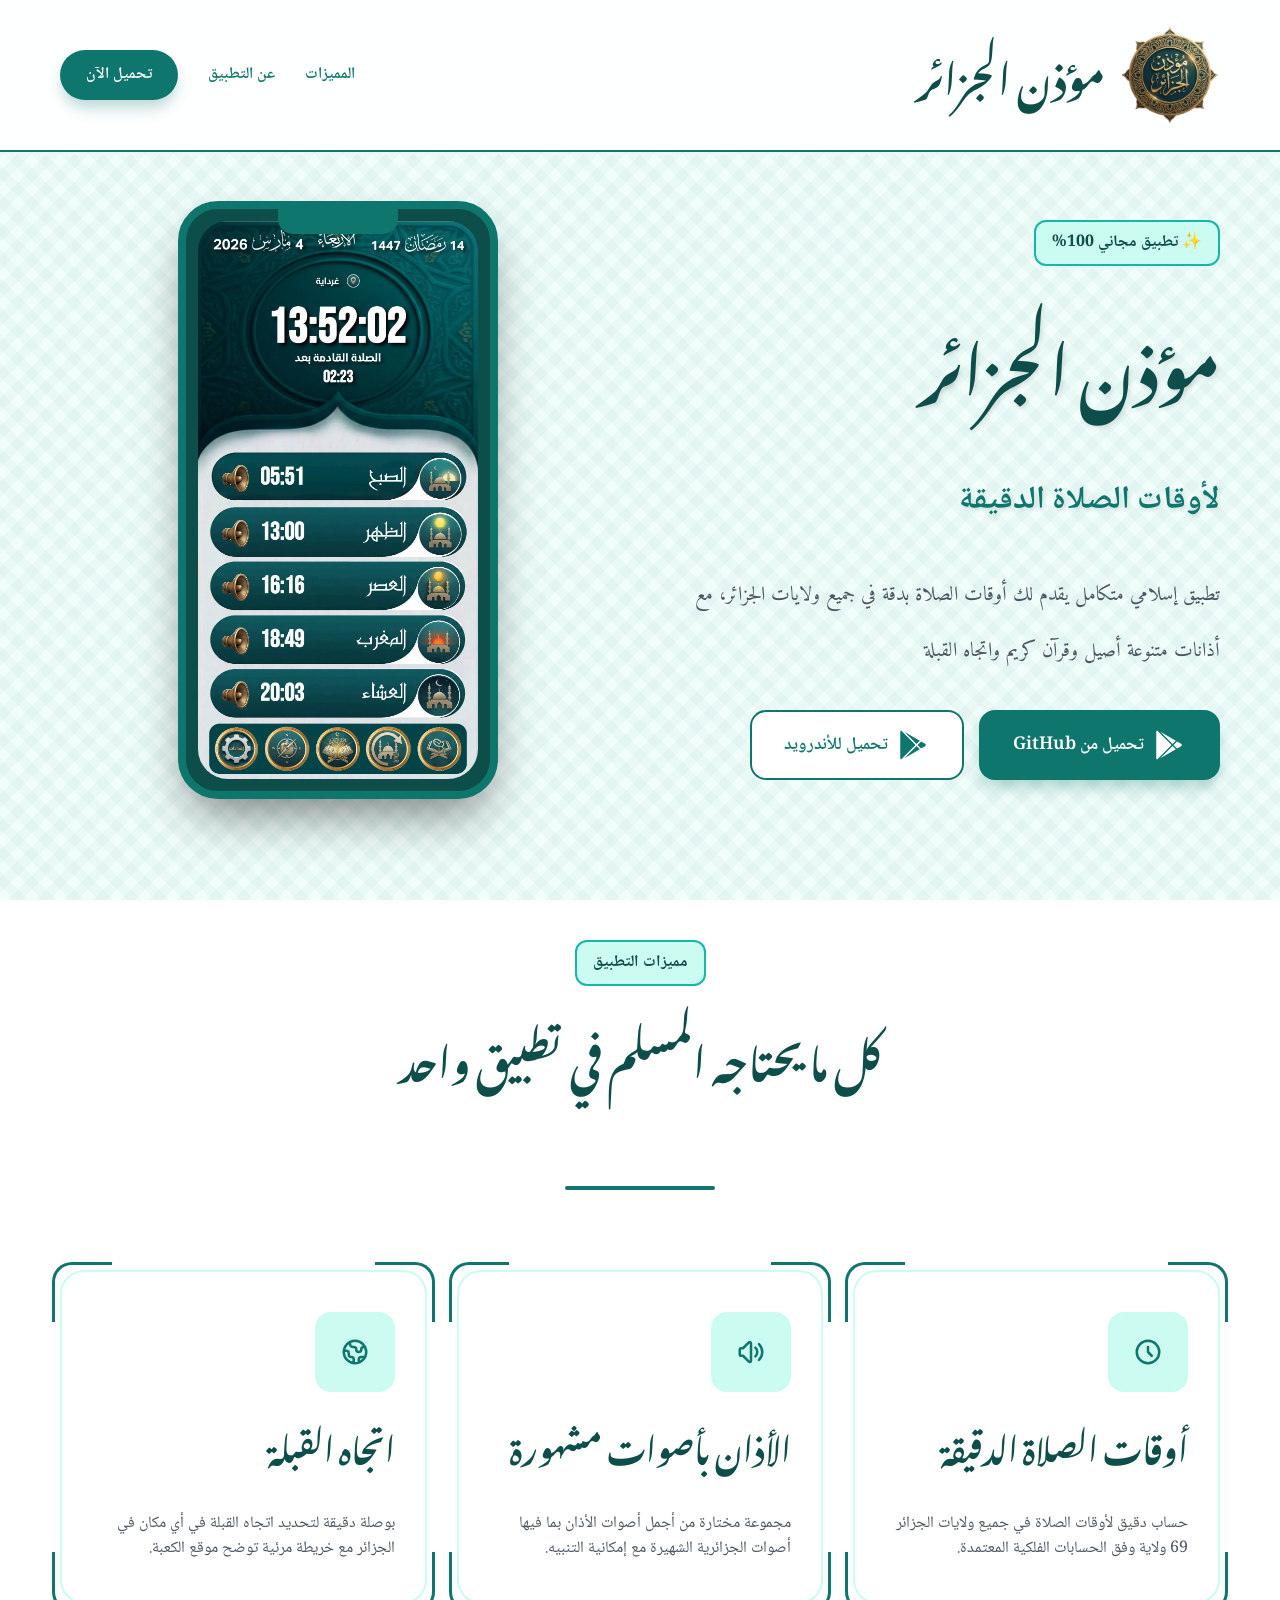
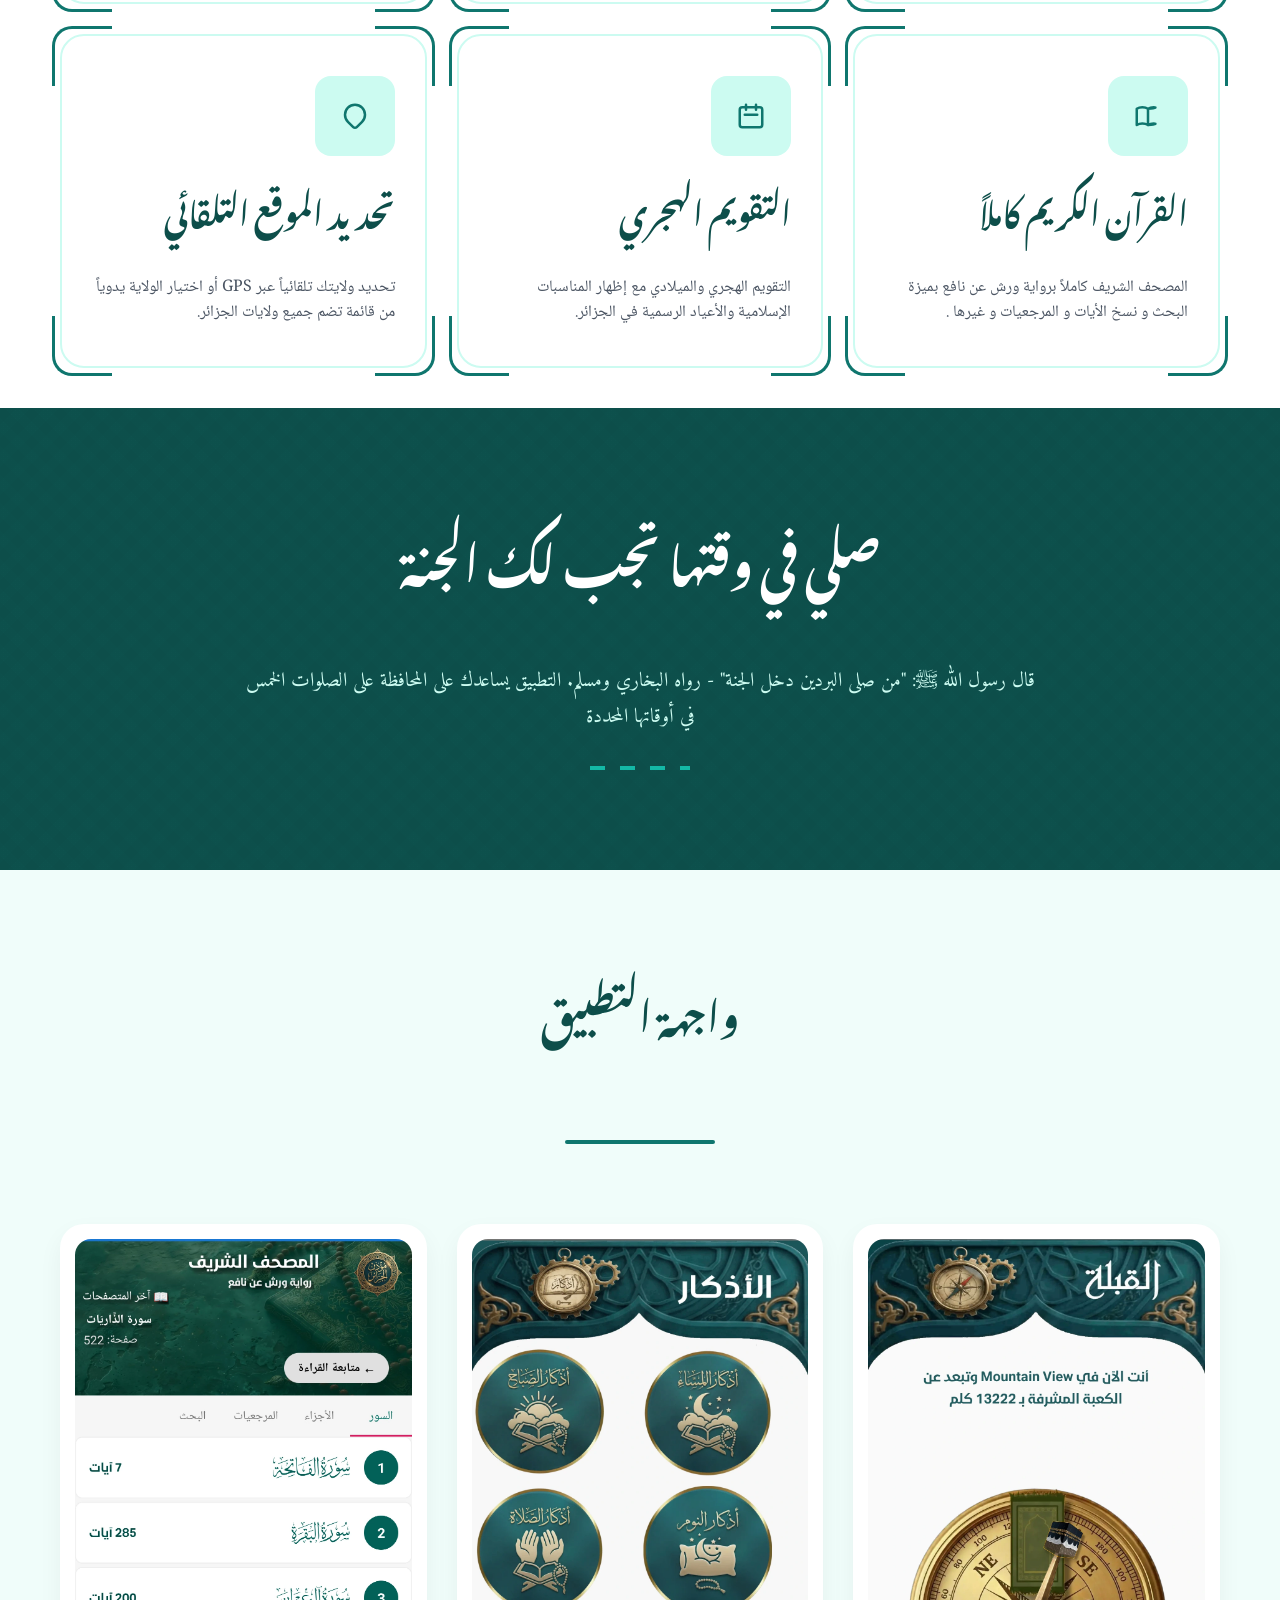
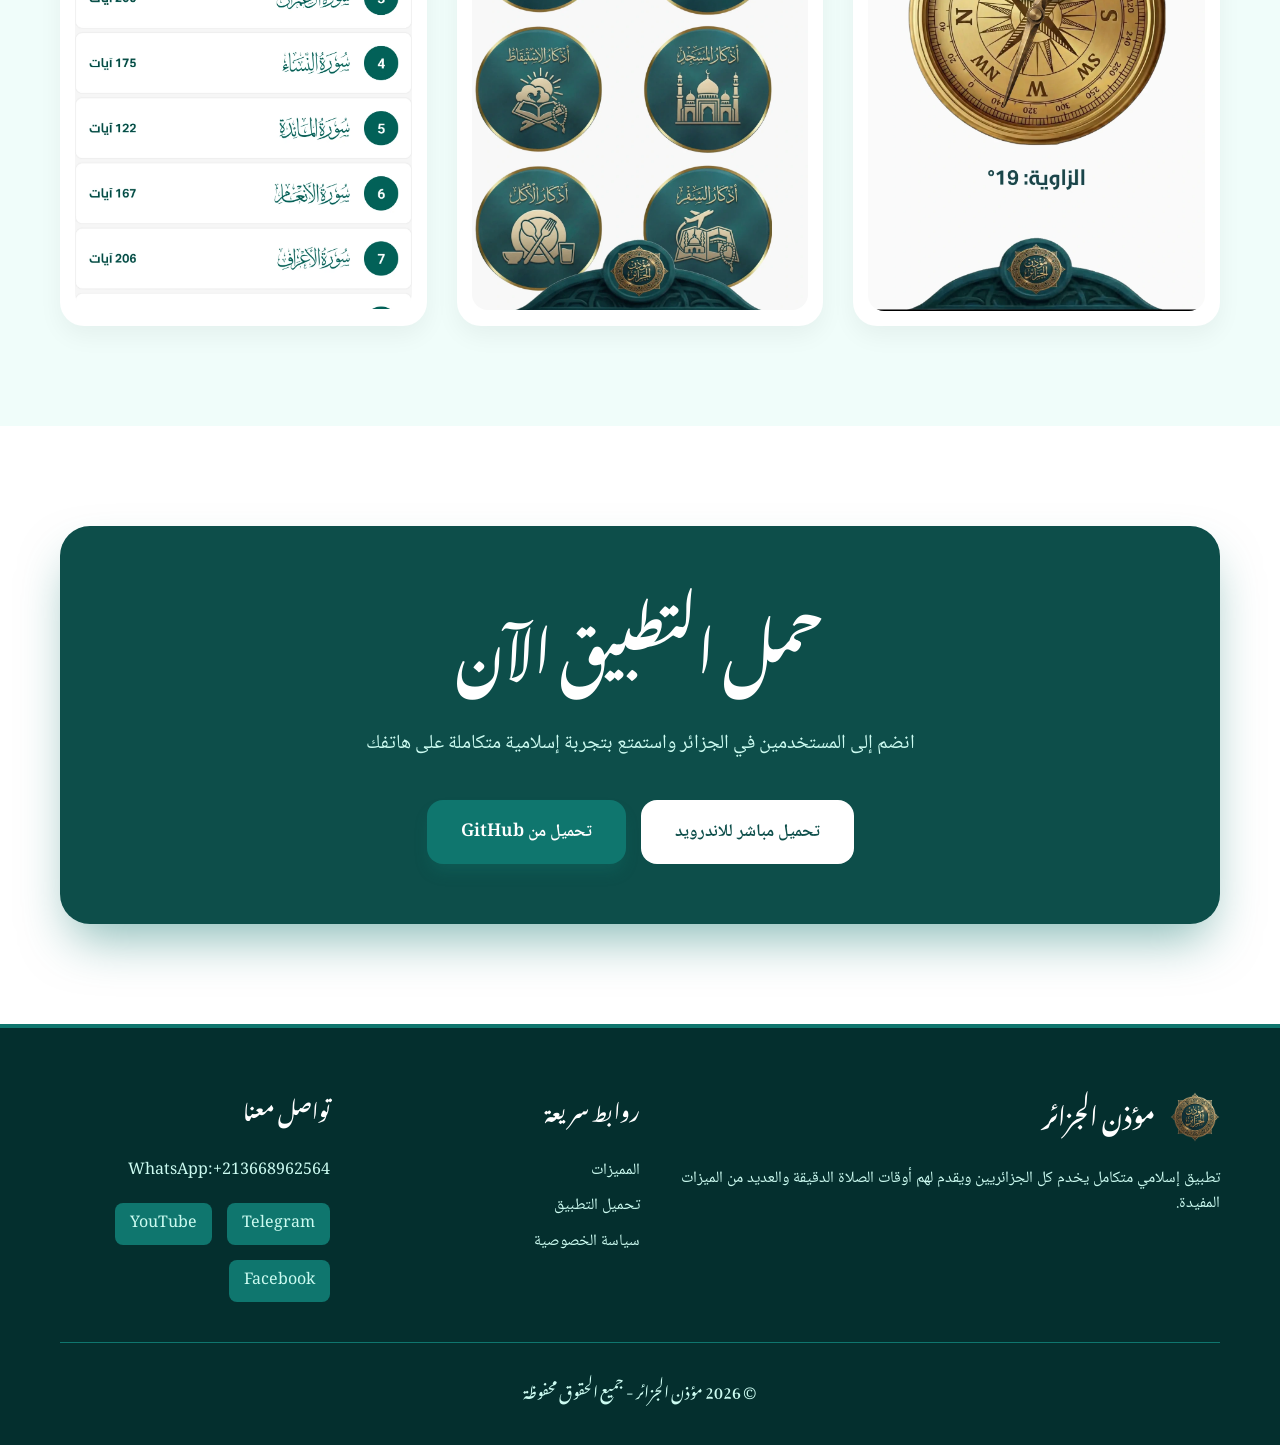
==== index.html @ 0c233741 "Add files via upload" ====
<!DOCTYPE html>
<html lang="ar" dir="rtl">
<head>
    <meta charset="UTF-8">
    <meta name="viewport" content="width=device-width, initial-scale=1.0">
    <title>مؤذن الجزائر - تطبيق أوقات الصلاة</title>
    <link rel="stylesheet" href="style.css">
</head>
<body>

    <nav class="navbar">
        <div class="container nav-container">
            <div class="logo-area">
                <img src="logo.png" alt="مؤذن الجزائر" class="logo-img">
                <span class="logo-text font-diwani">مؤذن الجزائر</span>
            </div>
            <ul class="nav-links">
                <li><a href="#features">المميزات</a></li>
                <li><a href="#about">عن التطبيق</a></li>
                <li><a href="#download" class="btn btn-primary">تحميل الآن</a></li>
            </ul>
        </div>
    </nav>

    <section class="hero-section geometric-pattern">
        <div class="container hero-container">
            
            <div class="hero-content">
                <div class="badge">✨ تطبيق مجاني 100%</div>
                
                <h1 class="hero-title font-diwani text-shadow">
                    مؤذن الجزائر
                    <span class="hero-subtitle font-naskh">لأوقات الصلاة الدقيقة</span>
                </h1>
                
                <p class="hero-description font-amiri">
                    تطبيق إسلامي متكامل يقدم لك أوقات الصلاة بدقة في جميع ولايات الجزائر، مع أذانات متنوعة أصيل وقرآن كريم واتجاه القبلة
                </p>
                
                <div class="hero-buttons">
                    <a href="https://github.com/AthaneAlgerie/athene/releases/download/v1.1/moathin.algerie.apk" class="btn btn-primary btn-large">
                        <svg viewBox="0 0 24 24"><path d="M3.609 1.814L13.792 12 3.61 22.186a.996.996 0 0 1-.61-.92V2.734a1 1 0 0 1 .609-.92zm10.89 10.893l2.302 2.302-10.937 6.333 8.635-8.635zm3.199-3.198l2.807 1.626a1 1 0 0 1 0 1.73l-2.808 1.626L15.206 12l2.492-2.491zM5.864 2.658L16.8 8.99l-2.302 2.302-8.634-8.634z"/></svg>
                        تحميل من GitHub
                    </a>
                    <a href="https://github.com/AthaneAlgerie/athene/releases/download/v1.1/moathin.algerie.apk" class="btn btn-outline btn-large">
                        <svg viewBox="0 0 24 24"><path d="M3.609 1.814L13.792 12 3.61 22.186a.996.996 0 0 1-.61-.92V2.734a1 1 0 0 1 .609-.92zm10.89 10.893l2.302 2.302-10.937 6.333 8.635-8.635zm3.199-3.198l2.807 1.626a1 1 0 0 1 0 1.73l-2.808 1.626L15.206 12l2.492-2.491zM5.864 2.658L16.8 8.99l-2.302 2.302-8.634-8.634z"/></svg>
                        تحميل للأندرويد
                    </a>
                </div>
            </div>

            <div class="hero-image-area animate-float">
                <div class="phone-frame">
                    <div class="notch"></div>
                    <img src="main.webp" alt="واجهة التطبيق" class="phone-screen">
                </div>
            </div>

        </div>
        <div class="wave-bottom">
            <svg viewBox="0 0 1440 120" preserveAspectRatio="none"><path d="M0 120L60 110C120 100 240 80 360 70C480 60 600 60 720 65C840 70 960 80 1080 85C1200 90 1320 90 1380 90L1440 90V120H1380C1320 120 1200 120 1080 120C960 120 840 120 720 120C600 120 480 120 360 120C240 120 120 120 60 120H0Z" fill="white"/></svg>
        </div>
    </section>

    <section id="features" class="features-section">
        <div class="container">
            <div class="section-header">
                <span class="badge">مميزات التطبيق</span>
                <h2 class="font-diwani section-title">كل ما يحتاجه المسلم في تطبيق واحد</h2>
                <div class="divider"></div>
            </div>

            <div class="features-grid">
                <div class="feature-card">
                    <div class="arabesque-corner top-right"></div>
                    <div class="arabesque-corner top-left"></div>
                    <div class="arabesque-corner bottom-right"></div>
                    <div class="arabesque-corner bottom-left"></div>
                    <div class="feature-icon">
                        <svg fill="none" stroke="currentColor" viewBox="0 0 24 24"><path stroke-linecap="round" stroke-linejoin="round" stroke-width="2" d="M12 8v4l3 3m6-3a9 9 0 11-18 0 9 9 0 0118 0z"></path></svg>
                    </div>
                    <h3 class="font-diwani">أوقات الصلاة الدقيقة</h3>
                    <p>حساب دقيق لأوقات الصلاة في جميع ولايات الجزائر 69 ولاية وفق الحسابات الفلكية المعتمدة.</p>
                </div>
                <div class="feature-card">
                    <div class="arabesque-corner top-right"></div><div class="arabesque-corner top-left"></div><div class="arabesque-corner bottom-right"></div><div class="arabesque-corner bottom-left"></div>
                    <div class="feature-icon">
                        <svg fill="none" stroke="currentColor" viewBox="0 0 24 24"><path stroke-linecap="round" stroke-linejoin="round" stroke-width="2" d="M15.536 8.464a5 5 0 010 7.072m2.828-9.9a9 9 0 010 12.728M5.586 15H4a1 1 0 01-1-1v-4a1 1 0 011-1h1.586l4.707-4.707C10.923 3.663 12 4.109 12 5v14c0 .891-1.077 1.337-1.707.707L5.586 15z"></path></svg>
                    </div>
                    <h3 class="font-diwani">الأذان بأصوات مشهورة</h3>
                    <p>مجموعة مختارة من أجمل أصوات الأذان بما فيها أصوات الجزائرية الشهيرة مع إمكانية التنبيه.</p>
                </div>
                <div class="feature-card">
                    <div class="arabesque-corner top-right"></div><div class="arabesque-corner top-left"></div><div class="arabesque-corner bottom-right"></div><div class="arabesque-corner bottom-left"></div>
                    <div class="feature-icon">
                        <svg fill="none" stroke="currentColor" viewBox="0 0 24 24"><path stroke-linecap="round" stroke-linejoin="round" stroke-width="2" d="M3.055 11H5a2 2 0 012 2v1a2 2 0 002 2 2 2 0 012 2v2.945M8 3.935V5.5A2.5 2.5 0 0010.5 8h.5a2 2 0 012 2 2 2 0 104 0 2 2 0 012-2h1.064M15 20.488V18a2 2 0 012-2h3.064M21 12a9 9 0 11-18 0 9 9 0 0118 0z"></path></svg>
                    </div>
                    <h3 class="font-diwani">اتجاه القبلة</h3>
                    <p>بوصلة دقيقة لتحديد اتجاه القبلة في أي مكان في الجزائر مع خريطة مرئية توضح موقع الكعبة.</p>
                </div>
                <div class="feature-card">
                    <div class="arabesque-corner top-right"></div><div class="arabesque-corner top-left"></div><div class="arabesque-corner bottom-right"></div><div class="arabesque-corner bottom-left"></div>
                    <div class="feature-icon">
                        <svg fill="none" stroke="currentColor" viewBox="0 0 24 24"><path stroke-linecap="round" stroke-linejoin="round" stroke-width="2" d="M12 6.253v13m0-13C10.832 5.477 9.246 5 7.5 5S4.168 5.477 3 6.253v13C4.168 18.477 5.754 18 7.5 18s3.332.477 4.5 1.253m0-13C13.168 5.477 14.754 5 16.5 5c1.747 0 3.332.477-4.5 1.253v13C19.832 18.477 18.247 18 16.5 18c-1.746 0-3.332.477-4.5 1.253"></path></svg>
                    </div>
                    <h3 class="font-diwani">القرآن الكريم كاملاً</h3>
                    <p>المصحف الشريف كاملاً برواية ورش عن نافع بميزة البحث و نسخ الأيات و المرجعيات و غيرها .</p>
                </div>
                <div class="feature-card">
                    <div class="arabesque-corner top-right"></div><div class="arabesque-corner top-left"></div><div class="arabesque-corner bottom-right"></div><div class="arabesque-corner bottom-left"></div>
                    <div class="feature-icon">
                        <svg fill="none" stroke="currentColor" viewBox="0 0 24 24"><path stroke-linecap="round" stroke-linejoin="round" stroke-width="2" d="M8 7V3m8 4V3m-9 8h10M5 21h14a2 2 0 002-2V7a2 2 0 00-2-2H5a2 2 0 00-2 2v12a2 2 0 002 2z"></path></svg>
                    </div>
                    <h3 class="font-diwani">التقويم الهجري</h3>
                    <p>التقويم الهجري والميلادي مع إظهار المناسبات الإسلامية والأعياد الرسمية في الجزائر.</p>
                </div>
                <div class="feature-card">
                    <div class="arabesque-corner top-right"></div><div class="arabesque-corner top-left"></div><div class="arabesque-corner bottom-right"></div><div class="arabesque-corner bottom-left"></div>
                    <div class="feature-icon">
                        <svg fill="none" stroke="currentColor" viewBox="0 0 24 24"><path stroke-linecap="round" stroke-linejoin="round" stroke-width="2" d="M17.657 16.657L13.414 20.9a1.998 1.998 0 01-2.827 0l-4.244-4.243a8 8 0 1111.314 0z"></path></svg>
                    </div>
                    <h3 class="font-diwani">تحديد الموقع التلقائي</h3>
                    <p>تحديد ولايتك تلقائياً عبر GPS أو اختيار الولاية يدوياً من قائمة تضم جميع ولايات الجزائر.</p>
                </div>
            </div>
        </div>
    </section>

    <section class="banner-section geometric-pattern">
        <div class="container text-center">
            <h2 class="font-diwani text-white banner-title">صلي في وقتها تجب لك الجنة</h2>
            <p class="font-amiri banner-desc">
                قال رسول الله ﷺ: "من صلى البردين دخل الجنة" - رواه البخاري ومسلم. التطبيق يساعدك على المحافظة على الصلوات الخمس في أوقاتها المحددة
            </p>
            <div class="divider-dots"></div>
        </div>
    </section>

    <section class="screenshots-section">
        <div class="container">
            <div class="section-header">
                <h2 class="font-diwani section-title">واجهة التطبيق</h2>
                <div class="divider"></div>
            </div>
            <div class="screenshots-grid">
                <div class="screenshot-card hover-lift"><img src="qibla.webp" alt="واجهة القبلة"></div>
                <div class="screenshot-card hover-lift"><img src="athkar.webp" alt="واجهة الأذكار"></div>
                <div class="screenshot-card hover-lift"><img src="quran.webp" alt="واجهة القرآن"></div>
            </div>
        </div>
    </section>

    <section id="download" class="download-section">
        <div class="container">
            <div class="download-box">
                <h2 class="font-diwani text-white text-center">حمل التطبيق الآن</h2>
                <p class="text-center text-light mb-8">انضم إلى المستخدمين في الجزائر واستمتع بتجربة إسلامية متكاملة على هاتفك</p>
                
                <div class="hero-buttons center">
                    <a href="https://github.com/AthaneAlgerie/athene/releases/download/v1.1/moathin.algerie.apk" class="btn btn-white btn-large">تحميل مباشر للاندرويد</a>
                    <a href="https://github.com/AthaneAlgerie/athene/releases/download/v1.1/moathin.algerie.apk" class="btn btn-primary btn-large">تحميل من GitHub</a>
                </div>
            </div>
        </div>
    </section>

    <footer class="footer">
        <div class="container">
            <div class="footer-grid">
                <div class="footer-about">
                    <div class="footer-logo">
                        <img src="logo.png" alt="شعار">
                        <h3 class="font-diwani text-white">مؤذن الجزائر</h3>
                    </div>
                    <p>تطبيق إسلامي متكامل يخدم كل الجزائريين ويقدم لهم أوقات الصلاة الدقيقة والعديد من الميزات المفيدة.</p>
                </div>
                
                <div class="footer-links">
                    <h4 class="font-diwani text-white">روابط سريعة</h4>
                    <ul>
                        <li><a href="#features">المميزات</a></li>
                        <li><a href="#download">تحميل التطبيق</a></li>
                        <li><a href="privacy.html">سياسة الخصوصية</a></li>
                    </ul>
                </div>
                
                <div class="footer-contact">
                    <h4 class="font-diwani text-white">تواصل معنا</h4>
                    <p>WhatsApp:+213668962564</p>
                    <div class="social-icons">
                        <a href="https://t.me/MoathinAlgerie">Telegram</a>
                        <a href="https://www.youtube.com/@moathin_algerie">YouTube</a>
                        <a href="https://www.facebook.com/moathine.algerie">Facebook</a>
                    </div>
                </div>
            </div>
            <div class="footer-bottom">
                <p class="font-diwani text-center">© 2026 مؤذن الجزائر - جميع الحقوق محفوظة</p>
            </div>
        </div>
    </footer>

    <script>
        // سكريبت للنزول السلس عند الضغط على الروابط
        document.querySelectorAll('a[href^="#"]').forEach(anchor => {
            anchor.addEventListener('click', function (e) {
                e.preventDefault();
                document.querySelector(this.getAttribute('href')).scrollIntoView({ behavior: 'smooth' });
            });
        });
        // سكريبت لتغيير شكل الشريط العلوي عند النزول
        window.addEventListener('scroll', () => {
            const nav = document.querySelector('.navbar');
            if (window.scrollY > 50) nav.classList.add('scrolled');
            else nav.classList.remove('scrolled');
        });
    </script>
</body>
</html>
---- style.css ----
/* =========================================
   1. المتغيرات العامة والخطوط (Variables & Fonts)
========================================= */
@import url('https://fonts.googleapis.com/css2?family=Noto+Naskh+Arabic:wght@400;500;600;700&family=Noto+Nastaliq+Urdu:wght@400;500;600;700&family=Amiri:wght@400;700&display=swap');

:root {
    /* لوحة الألوان الأساسية */
    --primary-color: #14b8a6; /* فيروزي رئيسي */
    --primary-dark: #0f766e;
    --primary-darker: #0d4e4a;
    --primary-light: #ccfbf1;
    --bg-light: #f0fdfa;
    
    /* ألوان النصوص */
    --text-main: #1f2937;
    --text-muted: #4b5563;
    --text-light: #99f6e4;
    --white: #ffffff;
}

/* الكلاسات المساعدة للخطوط */
.font-naskh { font-family: 'Noto Naskh Arabic', serif; }
.font-diwani { font-family: 'Noto Nastaliq Urdu', serif; }
.font-amiri { font-family: 'Amiri', serif; }

/* =========================================
   2. الإعدادات الأساسية (Base Reset)
========================================= */
* {
    margin: 0;
    padding: 0;
    box-sizing: border-box;
}

body {
    background-color: var(--white);
    color: var(--text-main);
    font-family: 'Noto Naskh Arabic', serif;
    line-height: 1.6;
    overflow-x: hidden;
}

a { text-decoration: none; color: inherit; }
ul { list-style: none; }

/* إعدادات الحاوية (Container) لتوسيط المحتوى */
.container {
    width: 100%;
    max-width: 1200px;
    margin: 0 auto;
    padding: 0 20px;
}

.text-center { text-align: center; }
.text-white { color: var(--white) !important; }
.text-light { color: var(--primary-light); }

/* =========================================
   3. الأزرار (Buttons)
========================================= */
.btn {
    display: inline-flex;
    align-items: center;
    justify-content: center;
    gap: 8px;
    padding: 10px 24px;
    border-radius: 50px;
    font-weight: 600;
    cursor: pointer;
    transition: all 0.3s ease;
    border: 2px solid transparent;
}

.btn svg { width: 34px; height:34px; fill: currentColor; }

.btn-primary {
    background-color: var(--primary-dark);
    color: var(--white);
    box-shadow: 0 10px 15px -3px rgba(15, 118, 110, 0.3);
}
.btn-primary:hover {
    background-color: var(--primary-darker);
    transform: translateY(-2px);
}

.btn-outline {
    background-color: var(--white);
    color: var(--primary-dark);
    border-color: var(--primary-dark);
}
.btn-outline:hover { background-color: var(--bg-light); }

.btn-white {
    background-color: var(--white);
    color: var(--primary-darker);
}
.btn-white:hover { background-color: var(--bg-light); }

.btn-large {
    padding: 16px 32px;
    border-radius: 16px;
    font-size: 1.1rem;
}

/* =========================================
   4. الشريط العلوي (Navbar)
========================================= */
.navbar {
    position: fixed;
    top: 0;
    width: 100%;
    z-index: 1000;
    background-color: rgba(255, 255, 255, 0.95);
    backdrop-filter: blur(10px);
    border-bottom: 2px solid var(--primary-dark);
    transition: box-shadow 0.3s ease;
}

.navbar.scrolled { box-shadow: 0 4px 6px -1px rgba(0, 0, 0, 0.1); }

.nav-container {
    display: flex;
    justify-content: space-between;
    align-items: center;
    height: 150px;
}

.logo-area { display: flex; align-items: center; gap: 15px; }
.logo-img { width: 100px; height: 100px; border-radius: 50%; }
.logo-text { font-size: 2.5rem; font-weight: bold; color: var(--primary-darker); margin-top: 5px; }

.nav-links { display: flex; align-items: center; gap: 30px; }
.nav-links a:not(.btn) {
    color: var(--primary-dark);
    font-weight: 600;
    transition: color 0.3s;
}
.nav-links a:not(.btn):hover { color: var(--primary-color); }

/* إخفاء الروابط في الموبايل */
@media (max-width: 768px) { .nav-links { display: none; } }

/* =========================================
   5. القسم الرئيسي (Hero Section)
========================================= */
.hero-section {
    padding-top: 100px;
    padding-bottom: 0px;
    min-height: 100vh;
    display: flex;
    align-items: center;
    position: relative;
    background-color: var(--bg-light);
}

.hero-container {
    display: flex;
    align-items: center;
    gap: 50px;
    position: relative;
    z-index: 10;
}

.hero-content { flex: 1; }
.badge {
    display: inline-block;
    padding: 8px 16px;
    background-color: var(--primary-light);
    color: var(--primary-darker);
    border: 2px solid var(--primary-color);
    border-radius: 12px;
    font-weight: bold;
    margin-bottom: 30px;
}

/* حل مشكلة تداخل الخط الديواني هنا بدقة */
.hero-title {
    font-size: 4rem;
    color: var(--primary-darker);
    line-height: 1.8; 
    margin-bottom: 30px;
}
.hero-subtitle {
    display: block;
    font-size: 2rem;
    color: var(--primary-dark);
    line-height: normal;
    margin-top: 50px;
}

.hero-description {
    font-size: 1.25rem;
    color: var(--text-muted);
    line-height: 2.8;
    margin-bottom: 30px;
    max-width: 600px;
}

.hero-buttons { display: flex; gap: 15px; flex-wrap: wrap; }
.hero-buttons.center { justify-content: center; }

/* إعدادات الموبايل للقسم الرئيسي */
@media (max-width: 992px) {
    .hero-container { flex-direction: column; text-align: center; }
    .hero-description { margin-left: auto; margin-right: auto; }
    .hero-buttons { justify-content: center; }
    .hero-title { font-size: 3rem; }
    .hero-subtitle { font-size: 1.5rem; }
}

/* --- تصميم الهاتف الخاص --- */
.hero-image-area { flex: 1; display: flex; justify-content: center; }
.phone-frame {
    background-color: var(--primary-darker);
    border-radius: 40px;
    padding: 12px;
    border: 8px solid var(--primary-dark);
    box-shadow: 0 25px 50px -12px rgba(0,0,0,0.5);
    position: relative;
    max-width: 320px;
    width: 100%;
}
.notch {
    position: absolute;
    top: 0; left: 50%; transform: translateX(-50%);
    width: 120px; height: 25px;
    background-color: var(--primary-dark);
    border-bottom-left-radius: 15px; border-bottom-right-radius: 15px;
}
/* حل مشكلة الصورة لتظهر بالكامل دون قص */
.phone-screen {
    width: 100%;
    height: auto;
    border-radius: 30px;
    display: block;
    background-color: black;
}

/* الموجة السفلية المائلة */
.wave-bottom {
    position: absolute; bottom: 0; left: 0; width: 100%; height: 0px; z-index: 1;
}
.wave-bottom svg { width: 100%; height: 0%; display: block; }

/* =========================================
   6. قسم المميزات (Features)
========================================= */
.features-section { padding: 40px 0; background-color: var(--white); }

.section-header { text-align: center; margin-bottom: 80px; }
.section-title { font-size: 2.5rem; color: var(--primary-darker); margin-bottom: 80px; line-height: 1.8; }
.divider { width: 150px; height: 4px; background-color: var(--primary-dark); margin: 0 auto; border-radius: 10px; }

/* نظام الشبكة (Grid) للمميزات */
.features-grid {
    display: grid;
    grid-template-columns: repeat(1, 1fr); /* موبايل */
    gap: 30px;
}
@media (min-width: 768px) { .features-grid { grid-template-columns: repeat(2, 1fr); } } /* تابلت */
@media (min-width: 1024px) { .features-grid { grid-template-columns: repeat(3, 1fr); } } /* شاشات كبيرة */

.feature-card {
    background-color: var(--white);
    padding: 40px 30px;
    border-radius: 24px;
    border: 2px solid var(--primary-light);
    position: relative;
    transition: all 0.3s ease;
    display: flex; flex-direction: column; height: 100%;
}
.feature-card:hover {
    border-color: var(--primary-color);
    transform: translateY(-8px);
    box-shadow: 0 20px 40px rgba(15, 118, 110, 0.1);
}

.feature-icon {
    width: 80px; height: 80px;
    background-color: var(--primary-light); color: var(--primary-dark);
    border-radius: 16px;
    display: flex; align-items: center; justify-content: center;
    margin-bottom: 20px; transition: all 0.3s;
}
.feature-icon svg { width: 30px; height: 30px; }
.feature-card:hover .feature-icon { background-color: var(--primary-dark); color: var(--white); }

.feature-card h3 { font-size: 2rem; color: var(--primary-darker); margin-bottom: 25px; line-height: 1.6; }
.feature-card p { color: var(--text-muted); }

/* زوايا الأرابيسك */
.arabesque-corner { position: absolute; width: 60px; height: 60px; border: 3px solid var(--primary-dark); }
.top-right { top: -10px; right: -10px; border-left: none; border-bottom: none; border-radius: 0 20px 0 0; }
.top-left { top: -10px; left: -10px; border-right: none; border-bottom: none; border-radius: 20px 0 0 0; }
.bottom-right { bottom: -10px; right: -10px; border-left: none; border-top: none; border-radius: 0 0 20px 0; }
.bottom-left { bottom: -10px; left: -10px; border-right: none; border-top: none; border-radius: 0 0 0 20px; }

/* =========================================
   7. الأقسام الأخرى والزخارف
========================================= */
/* البانر الإسلامي */
.banner-section {
    background-color: var(--primary-darker);
    padding: 100px 0;
    position: relative;
}
.banner-title { font-size: 3rem; margin-bottom: 50px; line-height: 1.8; }
.banner-desc { font-size: 1.25rem; color: var(--primary-light); max-width: 800px; margin: 0 auto; line-height: 1.8; }
.divider-dots { width: 100px; height: 4px; background: repeating-linear-gradient(to right, var(--primary-color) 0, var(--primary-color) 15px, transparent 15px, transparent 30px); margin: 30px auto 0; }

/* لقطات الشاشة */
.screenshots-section { padding: 100px 0; background-color: var(--bg-light); }
.screenshots-grid {
    display: grid;
    grid-template-columns: repeat(1, 1fr);
    gap: 30px;
}
@media (min-width: 768px) { .screenshots-grid { grid-template-columns: repeat(3, 1fr); } }
.screenshot-card {
    background: var(--white); padding: 15px; border-radius: 24px; box-shadow: 0 10px 25px rgba(0,0,0,0.05);
}
.screenshot-card img {
    width: 100%; height: auto; border-radius: 16px; display: block;
}
/* =========================================
   قسم التحميل
========================================= */
.download-section { 
    padding: 100px 0; /* مساحة جيدة من الأعلى والأسفل */
}

.download-box {
    background-color: var(--primary-darker); 
    padding: 60px 40px; 
    border-radius: 30px;
    box-shadow: 0 25px 50px -12px rgba(15, 118, 110, 0.5);
}

/* حل مشكلة التداخل في عنوان قسم التحميل */
.download-box h2 {
    font-size: 3.5rem;          /* حجم خط مناسب */
    line-height: 2;             /* الأهم: ارتفاع السطر يمنع تداخل الحروف */
    margin-bottom: 20px;        /* دفع النص الذي أسفله بعيداً */
}

/* ضبط النص الصغير تحت العنوان */
.download-box p {
    font-size: 1.25rem;
    line-height: 1.6;
    margin-bottom: 40px;        /* دفع الأزرار للأسفل */
}
/* قاعدة عامة تمنع تداخل هذا الخط في أي مكان في الموقع */
.font-diwani { 
    font-family: 'Noto Nastaliq Urdu', serif; 
    line-height: 2 !important; 
    padding-bottom: 10px; /* مساحة إضافية لتأمين الحروف السفلية */
}
/* =========================================
   8. التذييل (Footer)
========================================= */
.footer { background-color: #042f2e; padding-top: 60px; color: var(--primary-light); border-top: 4px solid var(--primary-dark); }
.footer-grid { display: grid; grid-template-columns: repeat(1, 1fr); gap: 40px; margin-bottom: 40px; }
@media (min-width: 768px) { .footer-grid { grid-template-columns: 2fr 1fr 1fr; } }
.footer-logo { display: flex; align-items: center; gap: 15px; margin-bottom: 20px; }
.footer-logo img { width: 50px; height: 50px; border-radius: 50%; }
.footer-logo h3 { font-size: 1.5rem; }
.footer h4 { font-size: 1.25rem; margin-bottom: 20px; }
.footer-links li { margin-bottom: 10px; }
.footer-links a:hover { color: var(--white); }
.social-icons { display: flex; gap: 15px; margin-top: 20px; flex-wrap: wrap; }
.social-icons a { background-color: var(--primary-dark); padding: 8px 15px; border-radius: 8px; transition: 0.3s; }
.social-icons a:hover { background-color: var(--primary-color); color: var(--white); }
.footer-bottom { text-align: center; padding: 30px 0; border-top: 1px solid var(--primary-dark); }

/* =========================================
   9. الرسوم المتحركة والزخارف الخلفية
========================================= */
.animate-float { animation: float 6s ease-in-out infinite; }
.hover-lift { transition: transform 0.3s ease; }
.hover-lift:hover { transform: translateY(-10px); }
.text-shadow { text-shadow: 2px 2px 4px rgba(0,0,0,0.1); }

/* النقوش الهندسية */
.geometric-pattern {
    background-image: 
        repeating-linear-gradient(45deg, transparent, transparent 10px, rgba(15, 118, 110, 0.03) 10px, rgba(15, 118, 110, 0.03) 20px),
        repeating-linear-gradient(-45deg, transparent, transparent 10px, rgba(15, 118, 110, 0.03) 10px, rgba(15, 118, 110, 0.03) 20px);
}
/* =========================================
   10. تنسيقات الصفحات الداخلية (سياسة الخصوصية)
========================================= */

/* ترويسة الصفحة الداخلية */
.page-header {
    padding-top: 160px;
    padding-bottom: 80px;
    background-color: var(--primary-darker);
    border-bottom: 4px solid var(--primary-color);
}

.page-header h1 {
    font-size: 3.5rem;
    margin-bottom: 10px;
    line-height: 1.8;
}

/* صندوق المحتوى النصي */
.privacy-content {
    padding: 80px 20px;
}

.content-box {
    max-width: 900px;
    margin: 0 auto;
    background-color: var(--white);
    padding: 50px;
    border-radius: 24px;
    box-shadow: 0 10px 30px rgba(0,0,0,0.05);
    border: 1px solid var(--primary-light);
}

.content-box .intro-text {
    font-size: 1.2rem;
    color: var(--primary-dark);
    font-weight: 600;
    margin-bottom: 40px;
    padding-bottom: 20px;
    border-bottom: 2px dashed var(--primary-light);
}

.content-box h3 {
    color: var(--primary-darker);
    font-size: 1.8rem;
    margin-top: 40px;
    margin-bottom: 15px;
    line-height: 1.8;
}

.content-box p {
    color: var(--text-muted);
    font-size: 1.1rem;
    margin-bottom: 20px;
    line-height: 1.8;
}

.content-box ul {
    list-style-type: disc;
    margin-right: 25px;
    margin-bottom: 20px;
    color: var(--text-muted);
}

.content-box li {
    margin-bottom: 10px;
    font-size: 1.1rem;
}

/* تعديل للموبايل */
@media (max-width: 768px) {
    .content-box { padding: 30px 20px; }
    .page-header h1 { font-size: 2.5rem; }
}
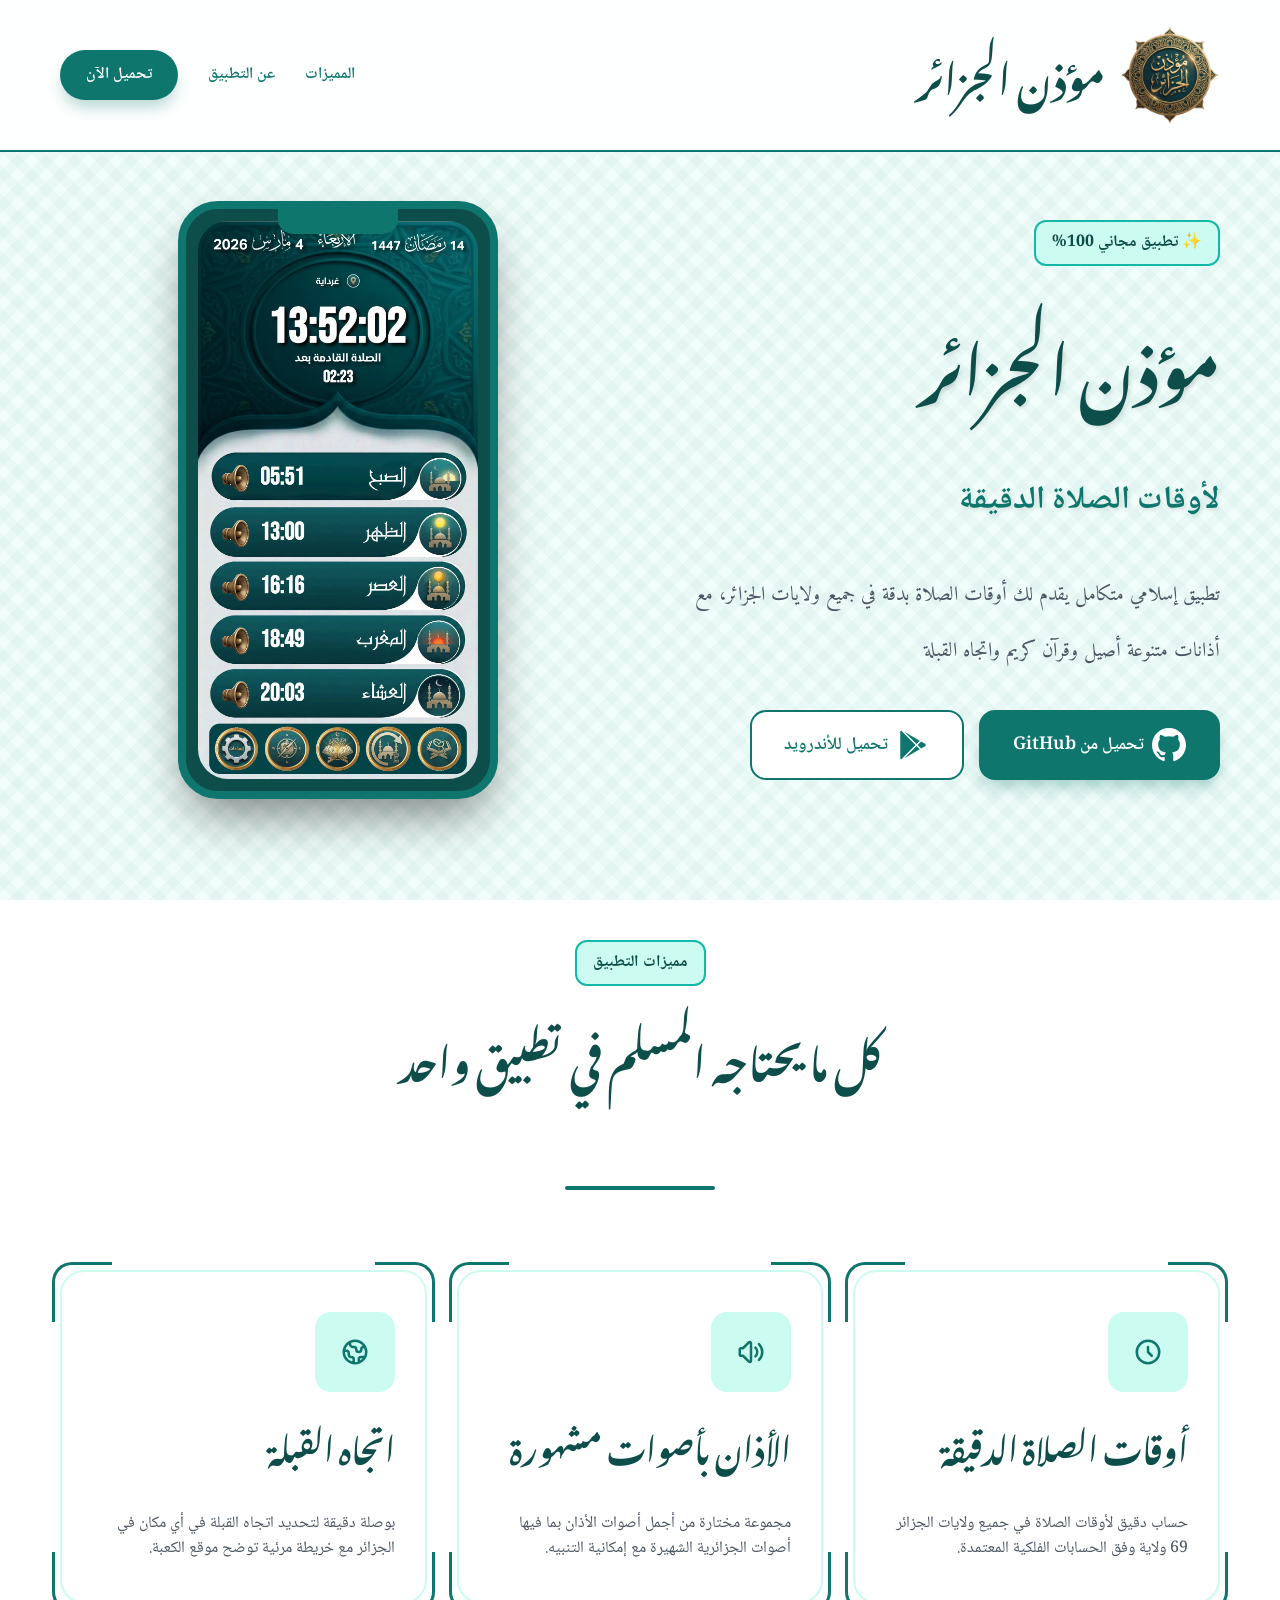
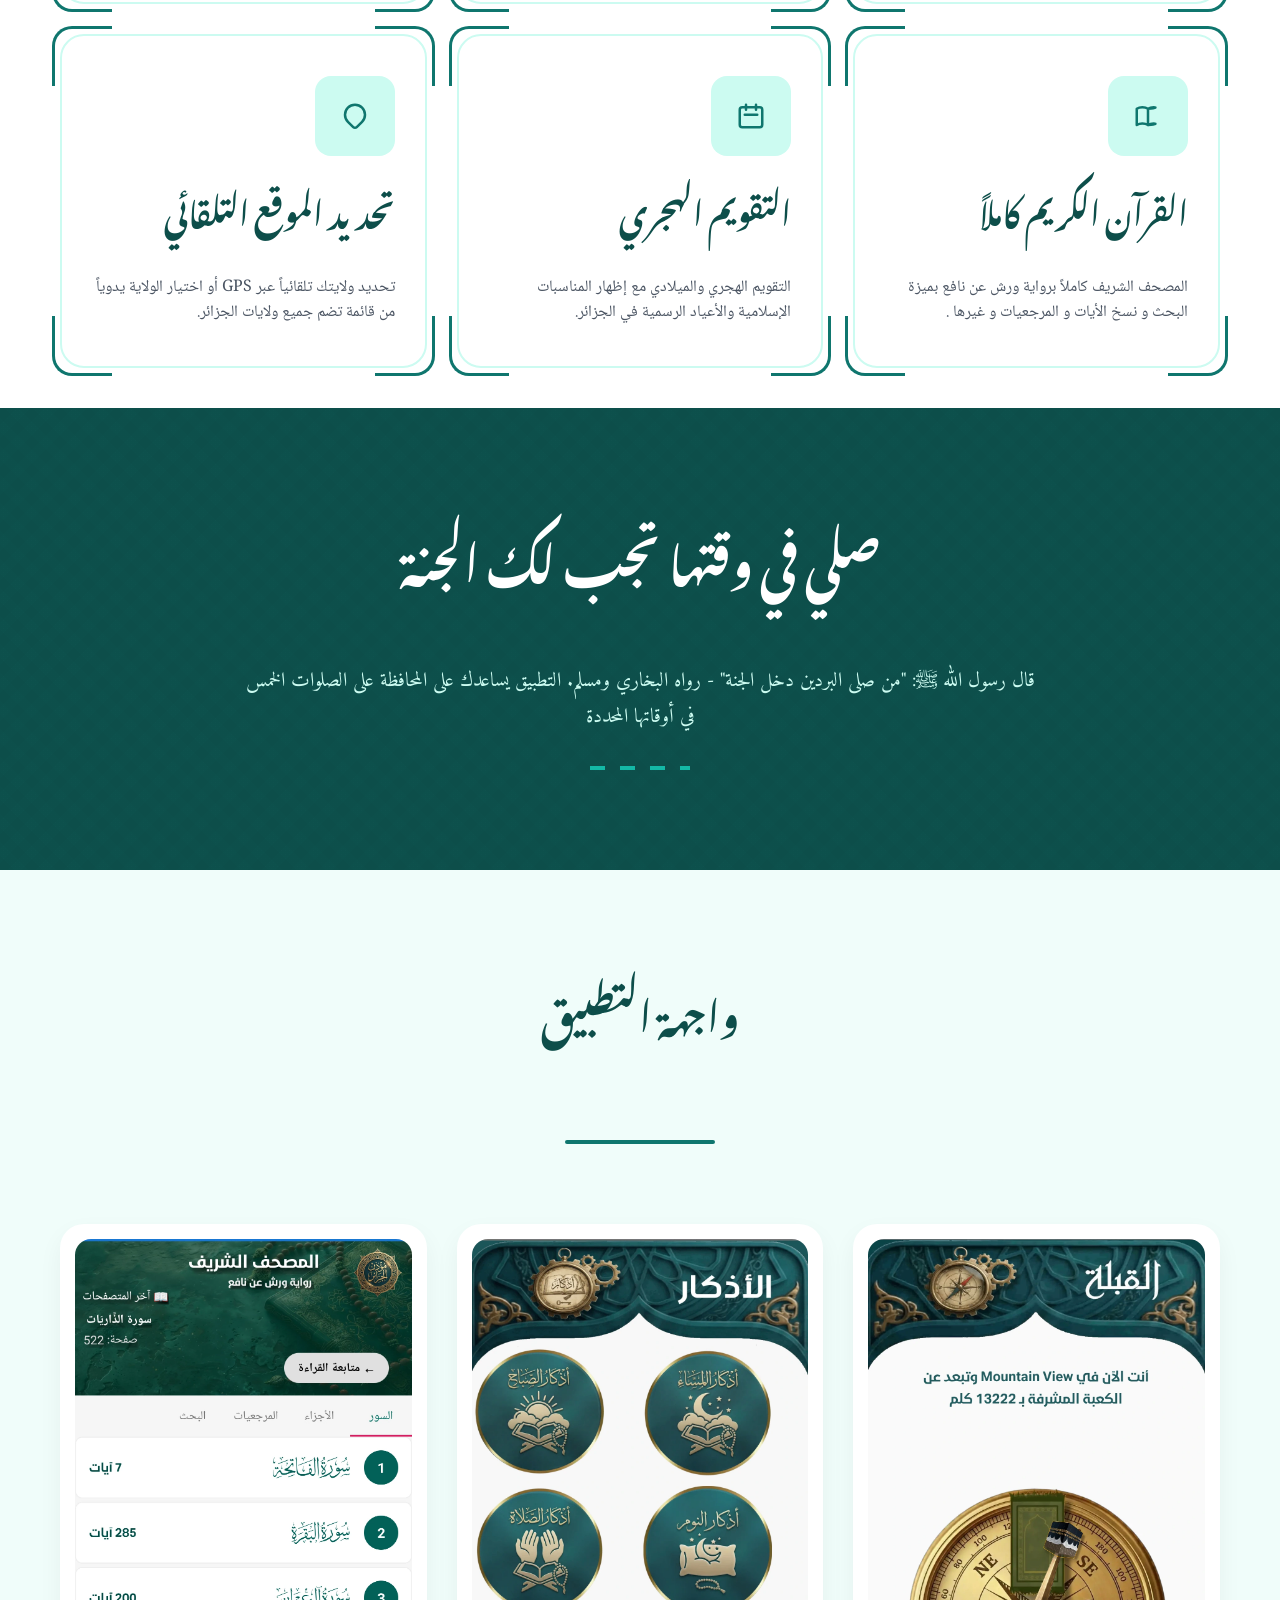
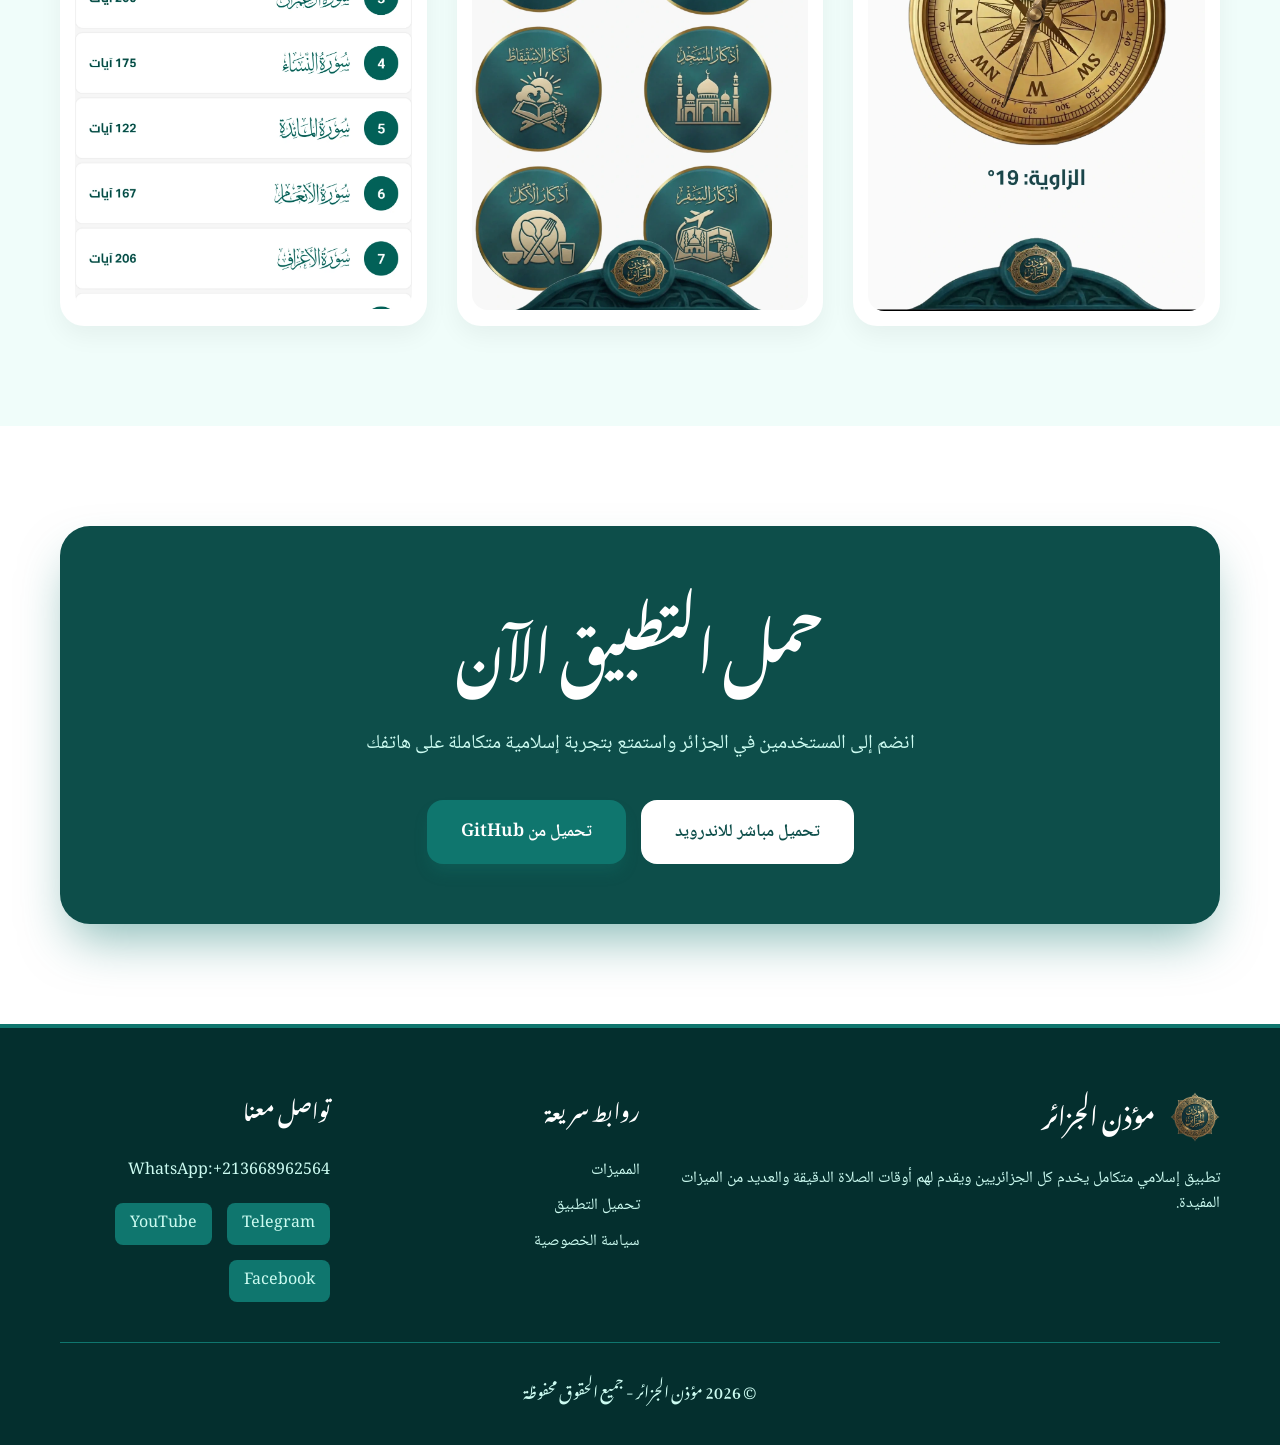
==== commit d2113d2f: "index.html" ====
--- a/index.html
+++ b/index.html
@@ -4,6 +4,23 @@
     <meta charset="UTF-8">
     <meta name="viewport" content="width=device-width, initial-scale=1.0">
     <title>مؤذن الجزائر - تطبيق أوقات الصلاة</title>
+    
+    <meta name="description" content="تطبيق مؤذن الجزائر لأوقات الصلاة الدقيقة في جميع ولايات الجزائر. يحتوي على الأذان بصوت جزائري، القرآن الكريم كاملاً، اتجاه القبلة، والتقويم الهجري. حمل التطبيق مجاناً.">
+    <meta name="keywords" content="أوقات الصلاة الجزائر, مواقيت الصلاة, الأذان الجزائر, اتجاه القبلة, تطبيق إسلامي جزائري, القرآن الكريم, تقويم هجري, اوقات الصلاة العاصمة, وهران, قسنطينة, Adhan Algerie, Awqat Salat, Qibla, Quran, Moathin dz, prayer times algeria">
+    <meta name="author" content="مؤذن الجزائر">
+
+    <meta property="og:title" content="مؤذن الجزائر - تطبيق أوقات الصلاة الشامل">
+    <meta property="og:description" content="تعرف على أوقات الصلاة بدقة في جميع ولايات الجزائر، مع القرآن الكريم واتجاه القبلة. حمل التطبيق الآن مجاناً.">
+    <meta property="og:image" content="main.webp">
+    <meta property="og:url" content="https://athanealgerie.github.io/">
+    <meta property="og:type" content="website">
+    <meta property="og:locale" content="ar_DZ">
+
+    <meta name="twitter:card" content="summary_large_image">
+    <meta name="twitter:title" content="مؤذن الجزائر - تطبيق أوقات الصلاة">
+    <meta name="twitter:description" content="تطبيقك الإسلامي الشامل لأوقات الصلاة في الجزائر، القرآن، والقبلة.">
+    <meta name="twitter:image" content="main.webp">
+
     <link rel="stylesheet" href="style.css">
 </head>
 <body>
@@ -39,8 +56,8 @@
                 
                 <div class="hero-buttons">
                     <a href="https://github.com/AthaneAlgerie/athene/releases/download/v1.1/moathin.algerie.apk" class="btn btn-primary btn-large">
-                        <svg viewBox="0 0 24 24"><path d="M3.609 1.814L13.792 12 3.61 22.186a.996.996 0 0 1-.61-.92V2.734a1 1 0 0 1 .609-.92zm10.89 10.893l2.302 2.302-10.937 6.333 8.635-8.635zm3.199-3.198l2.807 1.626a1 1 0 0 1 0 1.73l-2.808 1.626L15.206 12l2.492-2.491zM5.864 2.658L16.8 8.99l-2.302 2.302-8.634-8.634z"/></svg>
-                        تحميل من GitHub
+                       <svg viewBox="0 0 24 24" fill="currentColor"><path d="M12 0c-6.626 0-12 5.373-12 12 0 5.302 3.438 9.8 8.207 11.387.599.111.793-.261.793-.577v-2.234c-3.338.726-4.033-1.416-4.033-1.416-.546-1.387-1.333-1.756-1.333-1.756-1.089-.745.083-.729.083-.729 1.205.084 1.839 1.237 1.839 1.237 1.07 1.834 2.807 1.304 3.492.997.107-.775.418-1.305.762-1.604-2.665-.305-5.467-1.334-5.467-5.931 0-1.311.469-2.381 1.236-3.221-.124-.303-.535-1.524.117-3.176 0 0 1.008-.322 3.301 1.23.957-.266 1.983-.399 3.003-.404 1.02.005 2.047.138 3.006.404 2.291-1.552 3.297-1.23 3.297-1.23.653 1.653.242 2.874.118 3.176.77.84 1.235 1.911 1.235 3.221 0 4.609-2.807 5.624-5.479 5.921.43.372.823 1.102.823 2.222v3.293c0 .319.192.694.801.576 4.765-1.589 8.199-6.086 8.199-11.386 0-6.627-5.373-12-12-12z"/></svg>
+تحميل من GitHub
                     </a>
                     <a href="https://github.com/AthaneAlgerie/athene/releases/download/v1.1/moathin.algerie.apk" class="btn btn-outline btn-large">
                         <svg viewBox="0 0 24 24"><path d="M3.609 1.814L13.792 12 3.61 22.186a.996.996 0 0 1-.61-.92V2.734a1 1 0 0 1 .609-.92zm10.89 10.893l2.302 2.302-10.937 6.333 8.635-8.635zm3.199-3.198l2.807 1.626a1 1 0 0 1 0 1.73l-2.808 1.626L15.206 12l2.492-2.491zM5.864 2.658L16.8 8.99l-2.302 2.302-8.634-8.634z"/></svg>
@@ -216,4 +233,6 @@
         });
     </script>
 </body>
-</html>+</html>
+
+
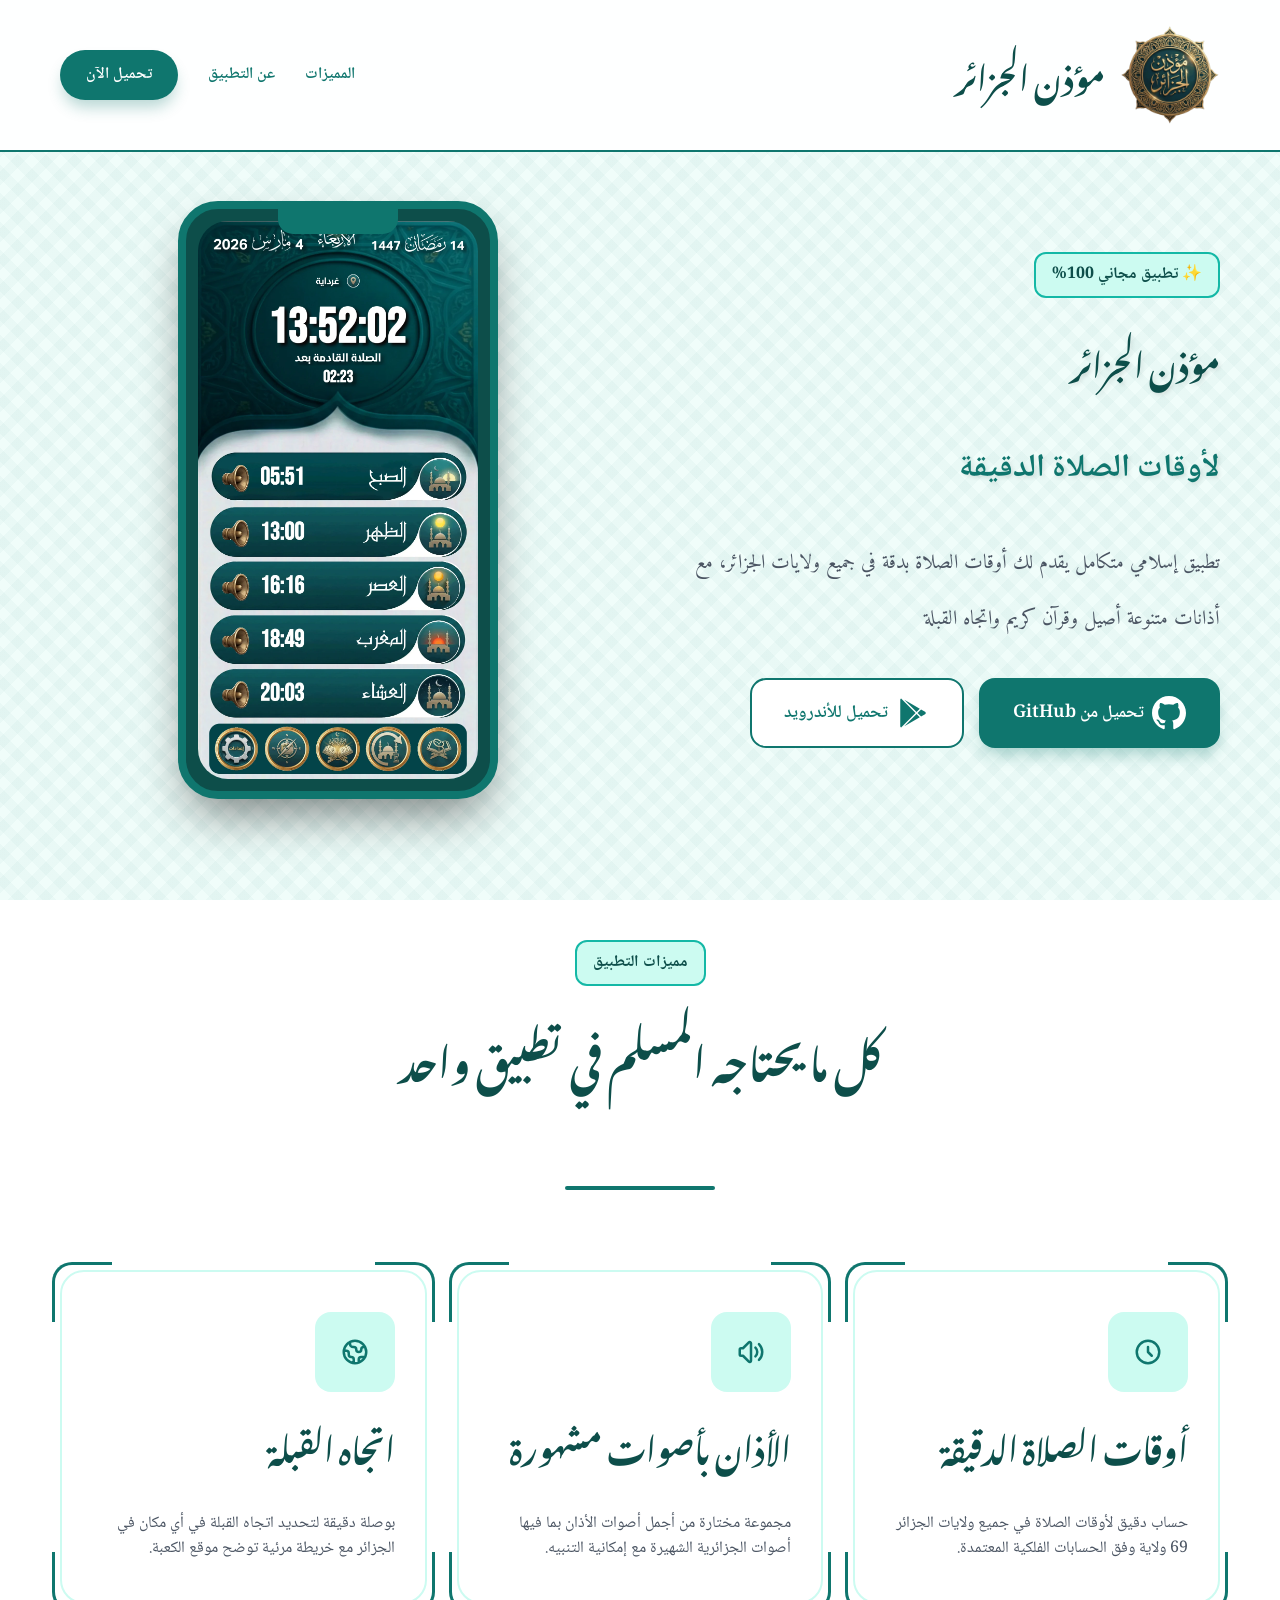
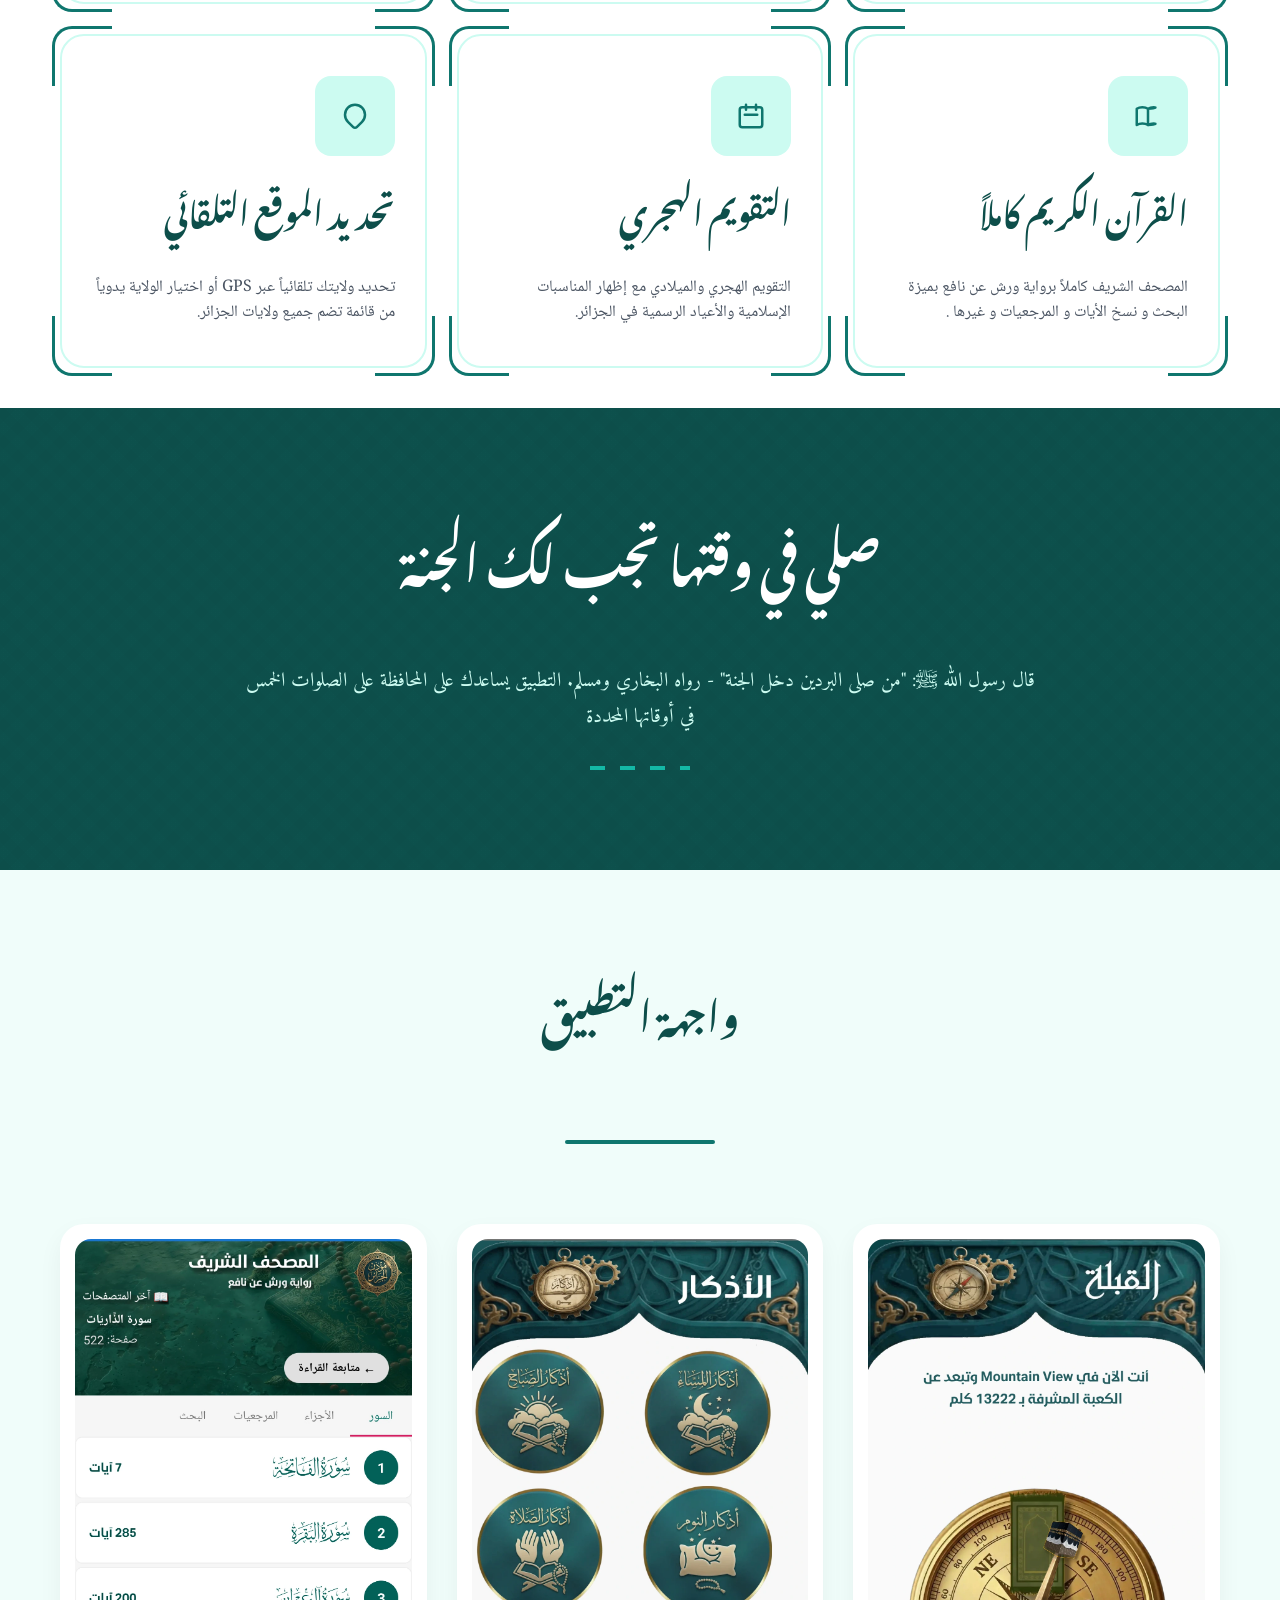
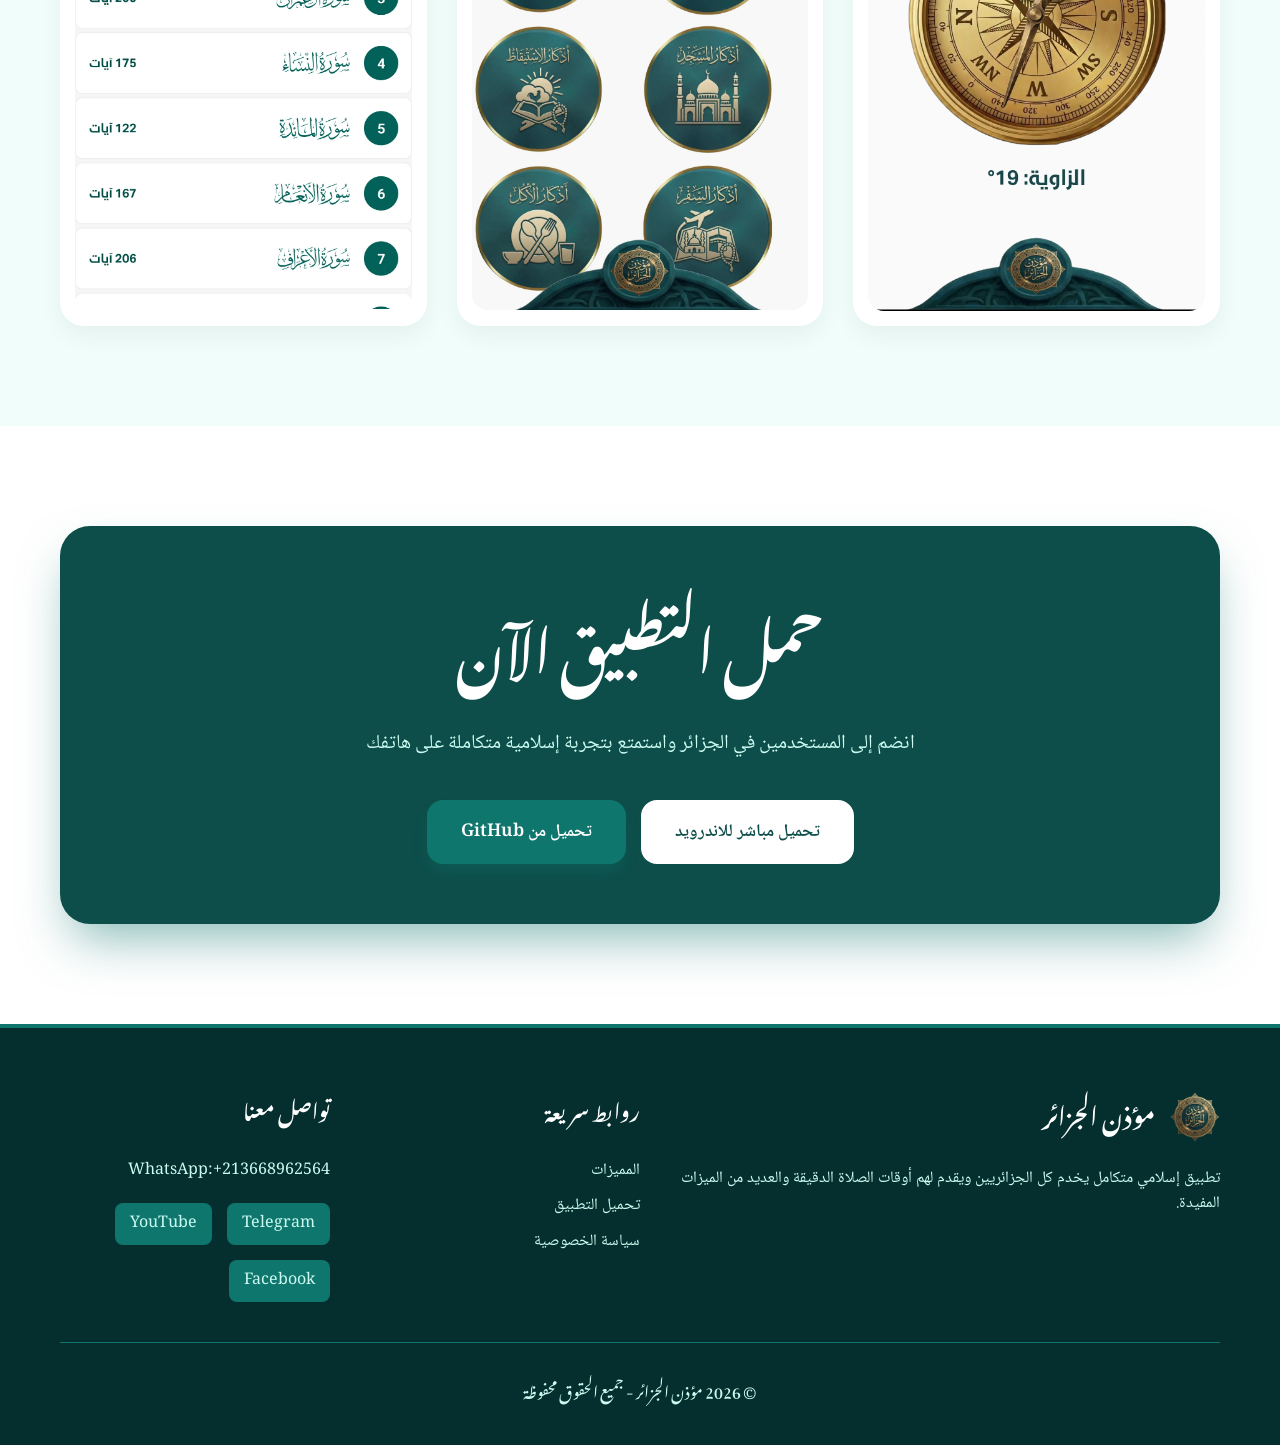
==== commit 25ad3f43: "index.html" ====
--- a/index.html
+++ b/index.html
@@ -4,7 +4,8 @@
     <meta charset="UTF-8">
     <meta name="viewport" content="width=device-width, initial-scale=1.0">
     <title>مؤذن الجزائر - تطبيق أوقات الصلاة</title>
-    
+    <link rel="icon" type="image/png" href="logo.png">
+
     <meta name="description" content="تطبيق مؤذن الجزائر لأوقات الصلاة الدقيقة في جميع ولايات الجزائر. يحتوي على الأذان بصوت جزائري، القرآن الكريم كاملاً، اتجاه القبلة، والتقويم الهجري. حمل التطبيق مجاناً.">
     <meta name="keywords" content="أوقات الصلاة الجزائر, مواقيت الصلاة, الأذان الجزائر, اتجاه القبلة, تطبيق إسلامي جزائري, القرآن الكريم, تقويم هجري, اوقات الصلاة العاصمة, وهران, قسنطينة, Adhan Algerie, Awqat Salat, Qibla, Quran, Moathin dz, prayer times algeria">
     <meta name="author" content="مؤذن الجزائر">
@@ -55,7 +56,7 @@
                 </p>
                 
                 <div class="hero-buttons">
-                    <a href="https://github.com/AthaneAlgerie/athene/releases/download/v1.1/moathin.algerie.apk" class="btn btn-primary btn-large">
+                    <a href="https://play.google.com/store/apps/details?id=com.moathin.algerie" class="btn btn-primary btn-large">
                        <svg viewBox="0 0 24 24" fill="currentColor"><path d="M12 0c-6.626 0-12 5.373-12 12 0 5.302 3.438 9.8 8.207 11.387.599.111.793-.261.793-.577v-2.234c-3.338.726-4.033-1.416-4.033-1.416-.546-1.387-1.333-1.756-1.333-1.756-1.089-.745.083-.729.083-.729 1.205.084 1.839 1.237 1.839 1.237 1.07 1.834 2.807 1.304 3.492.997.107-.775.418-1.305.762-1.604-2.665-.305-5.467-1.334-5.467-5.931 0-1.311.469-2.381 1.236-3.221-.124-.303-.535-1.524.117-3.176 0 0 1.008-.322 3.301 1.23.957-.266 1.983-.399 3.003-.404 1.02.005 2.047.138 3.006.404 2.291-1.552 3.297-1.23 3.297-1.23.653 1.653.242 2.874.118 3.176.77.84 1.235 1.911 1.235 3.221 0 4.609-2.807 5.624-5.479 5.921.43.372.823 1.102.823 2.222v3.293c0 .319.192.694.801.576 4.765-1.589 8.199-6.086 8.199-11.386 0-6.627-5.373-12-12-12z"/></svg>
 تحميل من GitHub
                     </a>
@@ -236,3 +237,4 @@
 </html>
 
 
+
--- a/style.css
+++ b/style.css
@@ -127,7 +127,7 @@
 
 .logo-area { display: flex; align-items: center; gap: 15px; }
 .logo-img { width: 100px; height: 100px; border-radius: 50%; }
-.logo-text { font-size: 2.5rem; font-weight: bold; color: var(--primary-darker); margin-top: 5px; }
+.logo-text { font-size: 2rem; font-weight: bold; color: var(--primary-darker); margin-top: 5px; }
 
 .nav-links { display: flex; align-items: center; gap: 30px; }
 .nav-links a:not(.btn) {
@@ -175,7 +175,7 @@
 
 /* حل مشكلة تداخل الخط الديواني هنا بدقة */
 .hero-title {
-    font-size: 4rem;
+    font-size: 2rem;
     color: var(--primary-darker);
     line-height: 1.8; 
     margin-bottom: 30px;
@@ -459,4 +459,6 @@
 @media (max-width: 768px) {
     .content-box { padding: 30px 20px; }
     .page-header h1 { font-size: 2.5rem; }
-}+
+}
+
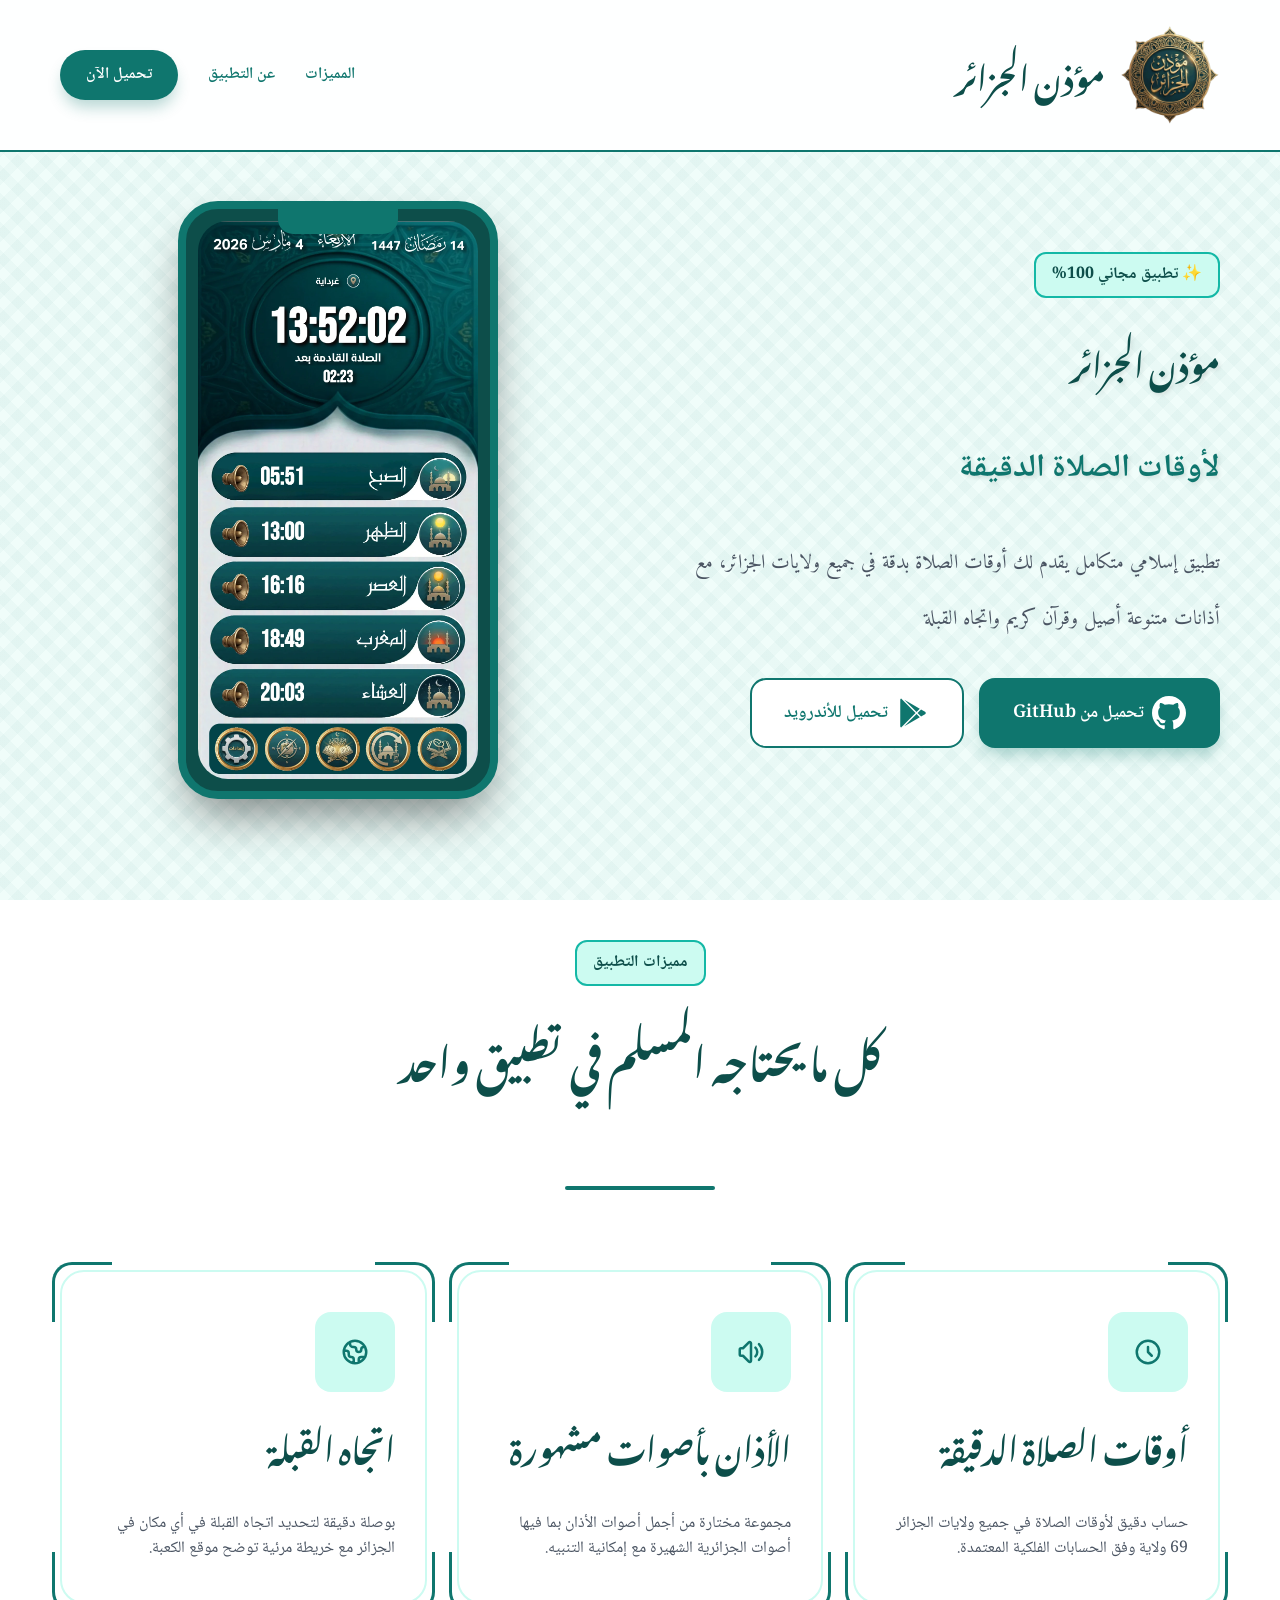
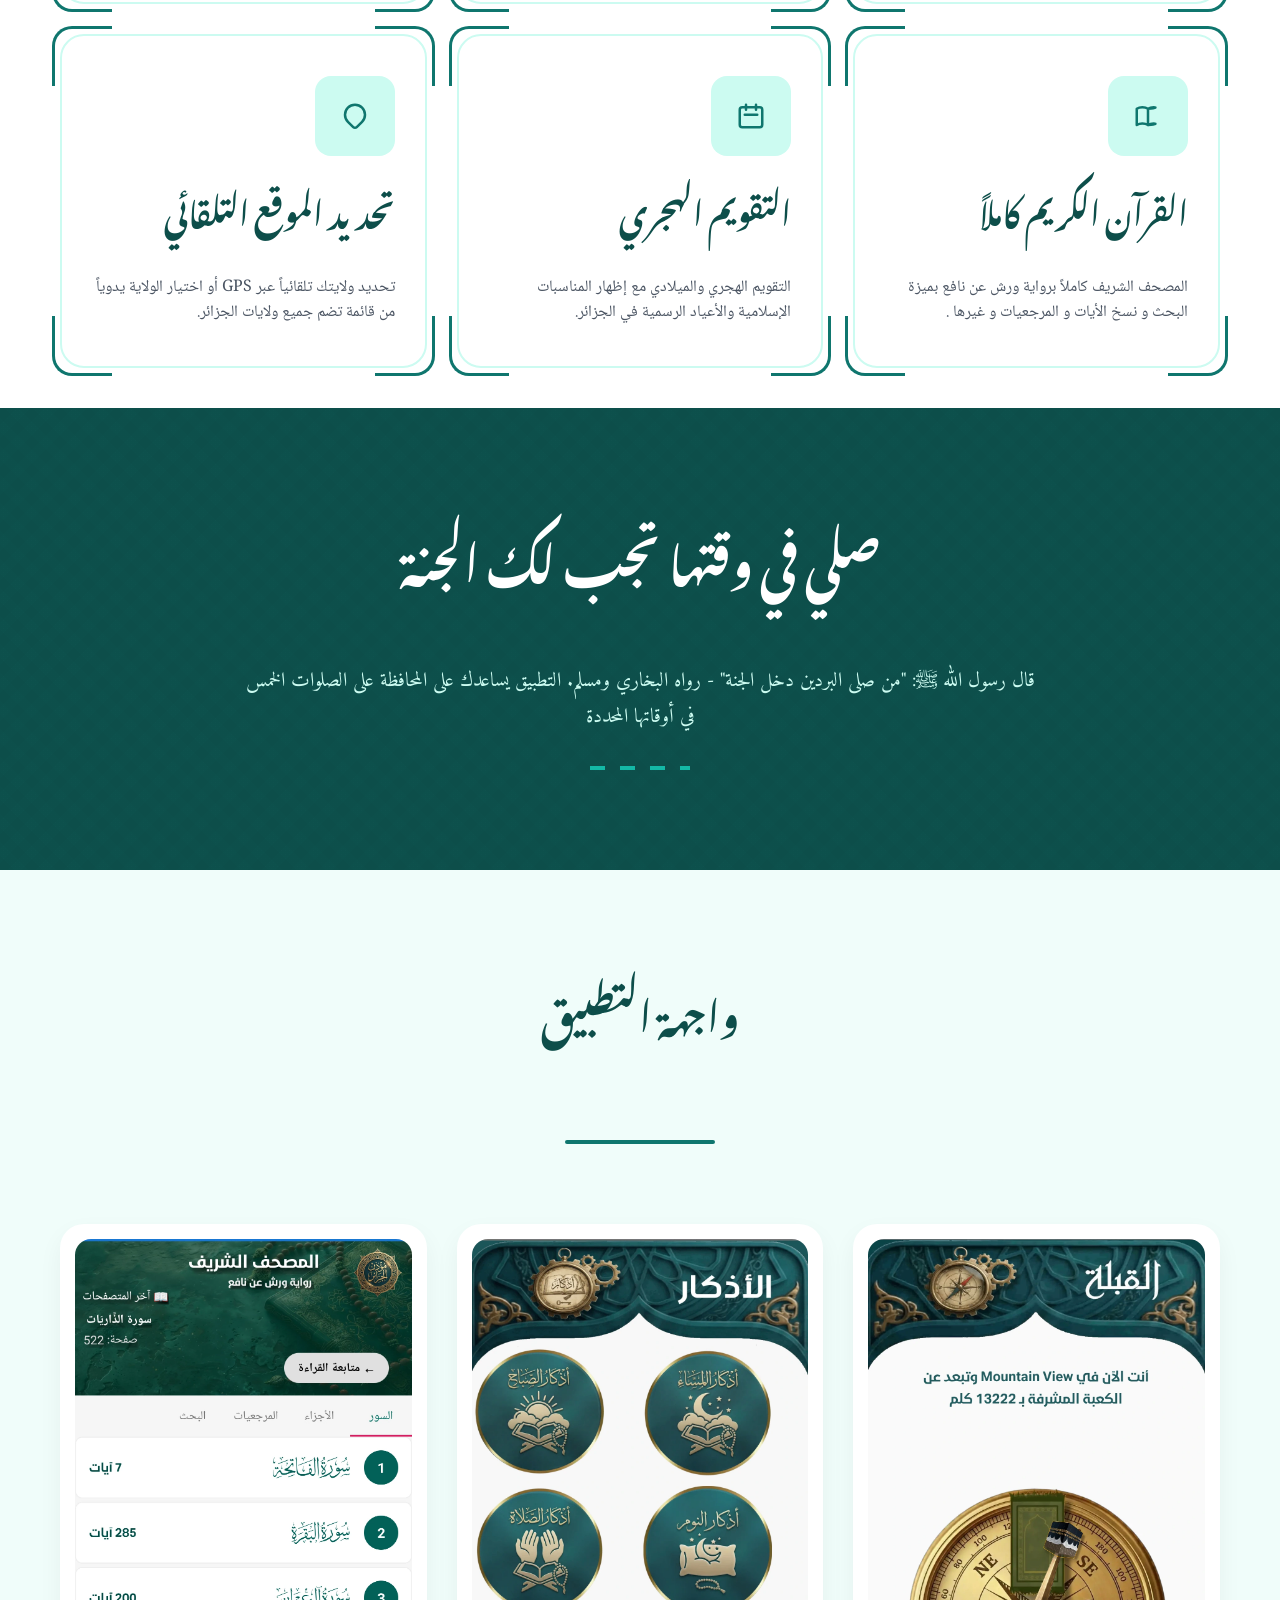
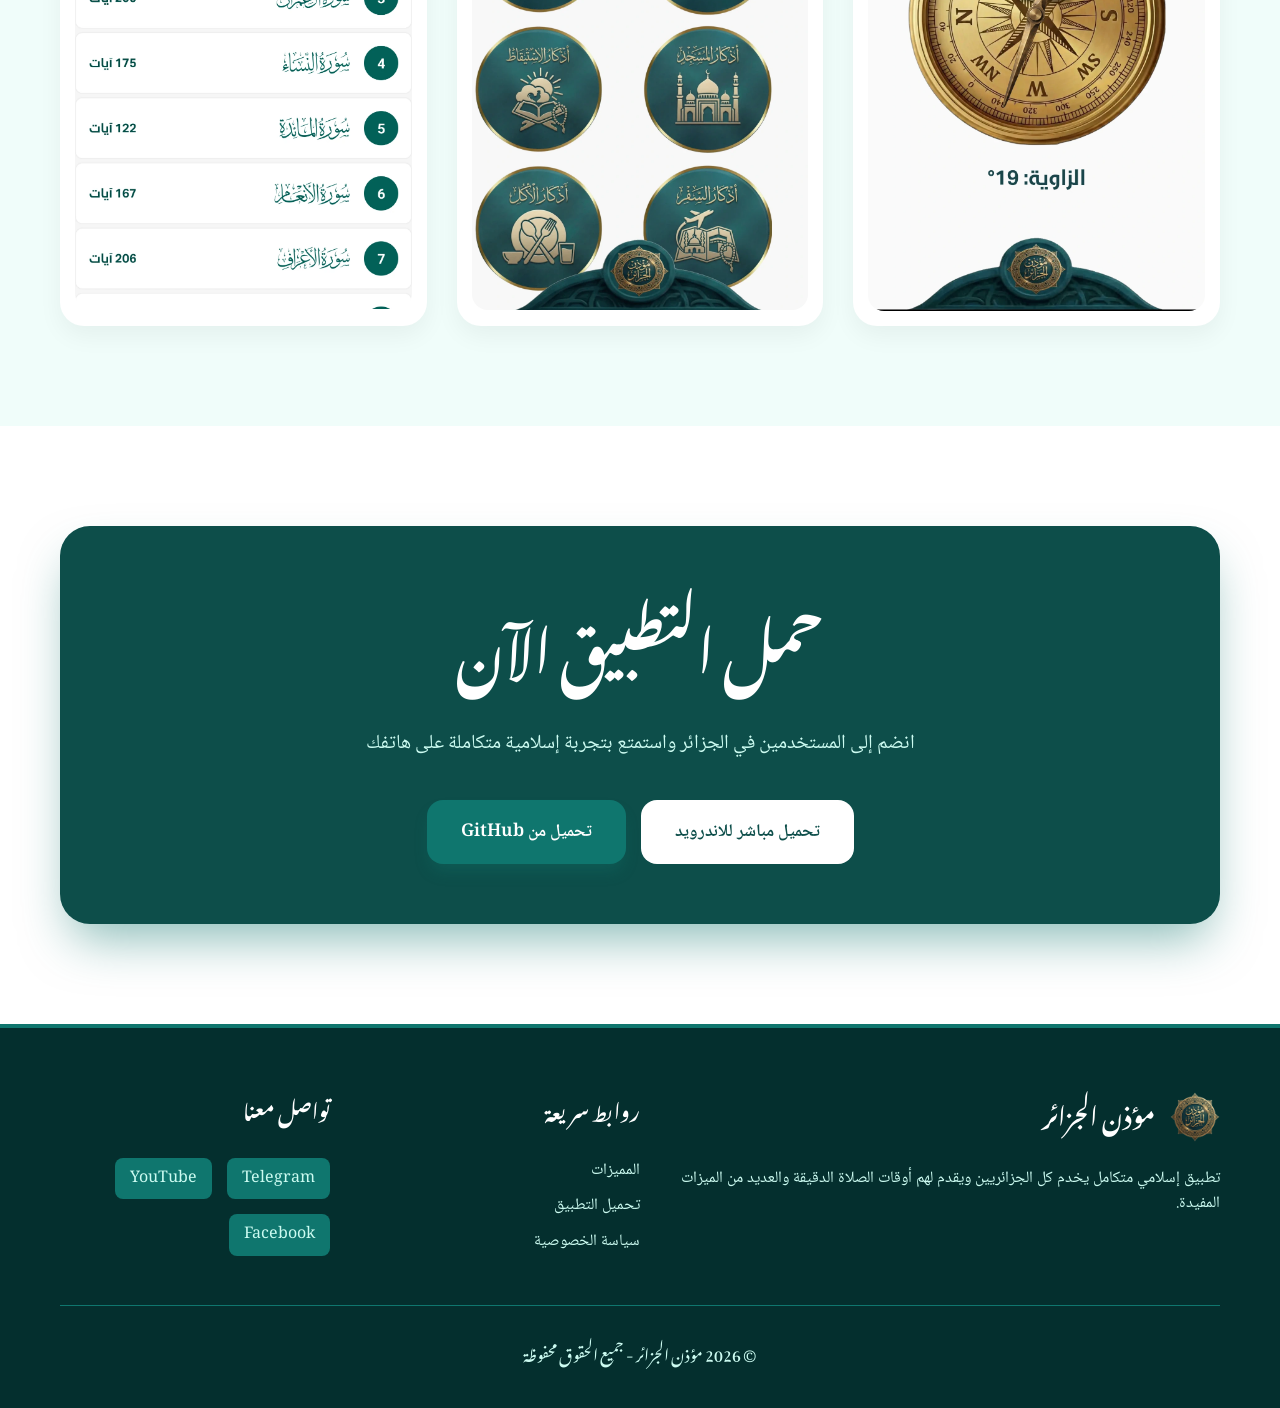
==== commit b437f02c: "Update index.html" ====
--- a/index.html
+++ b/index.html
@@ -56,11 +56,11 @@
                 </p>
                 
                 <div class="hero-buttons">
-                    <a href="https://play.google.com/store/apps/details?id=com.moathin.algerie" class="btn btn-primary btn-large">
+                    <a href="https://github.com/AthaneAlgerie/athene/releases/download/v1.1/moathin.algerie.apk" class="btn btn-primary btn-large">
                        <svg viewBox="0 0 24 24" fill="currentColor"><path d="M12 0c-6.626 0-12 5.373-12 12 0 5.302 3.438 9.8 8.207 11.387.599.111.793-.261.793-.577v-2.234c-3.338.726-4.033-1.416-4.033-1.416-.546-1.387-1.333-1.756-1.333-1.756-1.089-.745.083-.729.083-.729 1.205.084 1.839 1.237 1.839 1.237 1.07 1.834 2.807 1.304 3.492.997.107-.775.418-1.305.762-1.604-2.665-.305-5.467-1.334-5.467-5.931 0-1.311.469-2.381 1.236-3.221-.124-.303-.535-1.524.117-3.176 0 0 1.008-.322 3.301 1.23.957-.266 1.983-.399 3.003-.404 1.02.005 2.047.138 3.006.404 2.291-1.552 3.297-1.23 3.297-1.23.653 1.653.242 2.874.118 3.176.77.84 1.235 1.911 1.235 3.221 0 4.609-2.807 5.624-5.479 5.921.43.372.823 1.102.823 2.222v3.293c0 .319.192.694.801.576 4.765-1.589 8.199-6.086 8.199-11.386 0-6.627-5.373-12-12-12z"/></svg>
 تحميل من GitHub
                     </a>
-                    <a href="https://github.com/AthaneAlgerie/athene/releases/download/v1.1/moathin.algerie.apk" class="btn btn-outline btn-large">
+                    <a href="https://play.google.com/store/apps/details?id=com.moathin.algerie" class="btn btn-outline btn-large">
                         <svg viewBox="0 0 24 24"><path d="M3.609 1.814L13.792 12 3.61 22.186a.996.996 0 0 1-.61-.92V2.734a1 1 0 0 1 .609-.92zm10.89 10.893l2.302 2.302-10.937 6.333 8.635-8.635zm3.199-3.198l2.807 1.626a1 1 0 0 1 0 1.73l-2.808 1.626L15.206 12l2.492-2.491zM5.864 2.658L16.8 8.99l-2.302 2.302-8.634-8.634z"/></svg>
                         تحميل للأندرويد
                     </a>
@@ -175,7 +175,7 @@
                 <p class="text-center text-light mb-8">انضم إلى المستخدمين في الجزائر واستمتع بتجربة إسلامية متكاملة على هاتفك</p>
                 
                 <div class="hero-buttons center">
-                    <a href="https://github.com/AthaneAlgerie/athene/releases/download/v1.1/moathin.algerie.apk" class="btn btn-white btn-large">تحميل مباشر للاندرويد</a>
+                    <a href="https://play.google.com/store/apps/details?id=com.moathin.algerie" class="btn btn-white btn-large">تحميل مباشر للاندرويد</a>
                     <a href="https://github.com/AthaneAlgerie/athene/releases/download/v1.1/moathin.algerie.apk" class="btn btn-primary btn-large">تحميل من GitHub</a>
                 </div>
             </div>
@@ -204,7 +204,6 @@
                 
                 <div class="footer-contact">
                     <h4 class="font-diwani text-white">تواصل معنا</h4>
-                    <p>WhatsApp:+213668962564</p>
                     <div class="social-icons">
                         <a href="https://t.me/MoathinAlgerie">Telegram</a>
                         <a href="https://www.youtube.com/@moathin_algerie">YouTube</a>
@@ -219,14 +218,12 @@
     </footer>
 
     <script>
-        // سكريبت للنزول السلس عند الضغط على الروابط
         document.querySelectorAll('a[href^="#"]').forEach(anchor => {
             anchor.addEventListener('click', function (e) {
                 e.preventDefault();
                 document.querySelector(this.getAttribute('href')).scrollIntoView({ behavior: 'smooth' });
             });
         });
-        // سكريبت لتغيير شكل الشريط العلوي عند النزول
         window.addEventListener('scroll', () => {
             const nav = document.querySelector('.navbar');
             if (window.scrollY > 50) nav.classList.add('scrolled');
